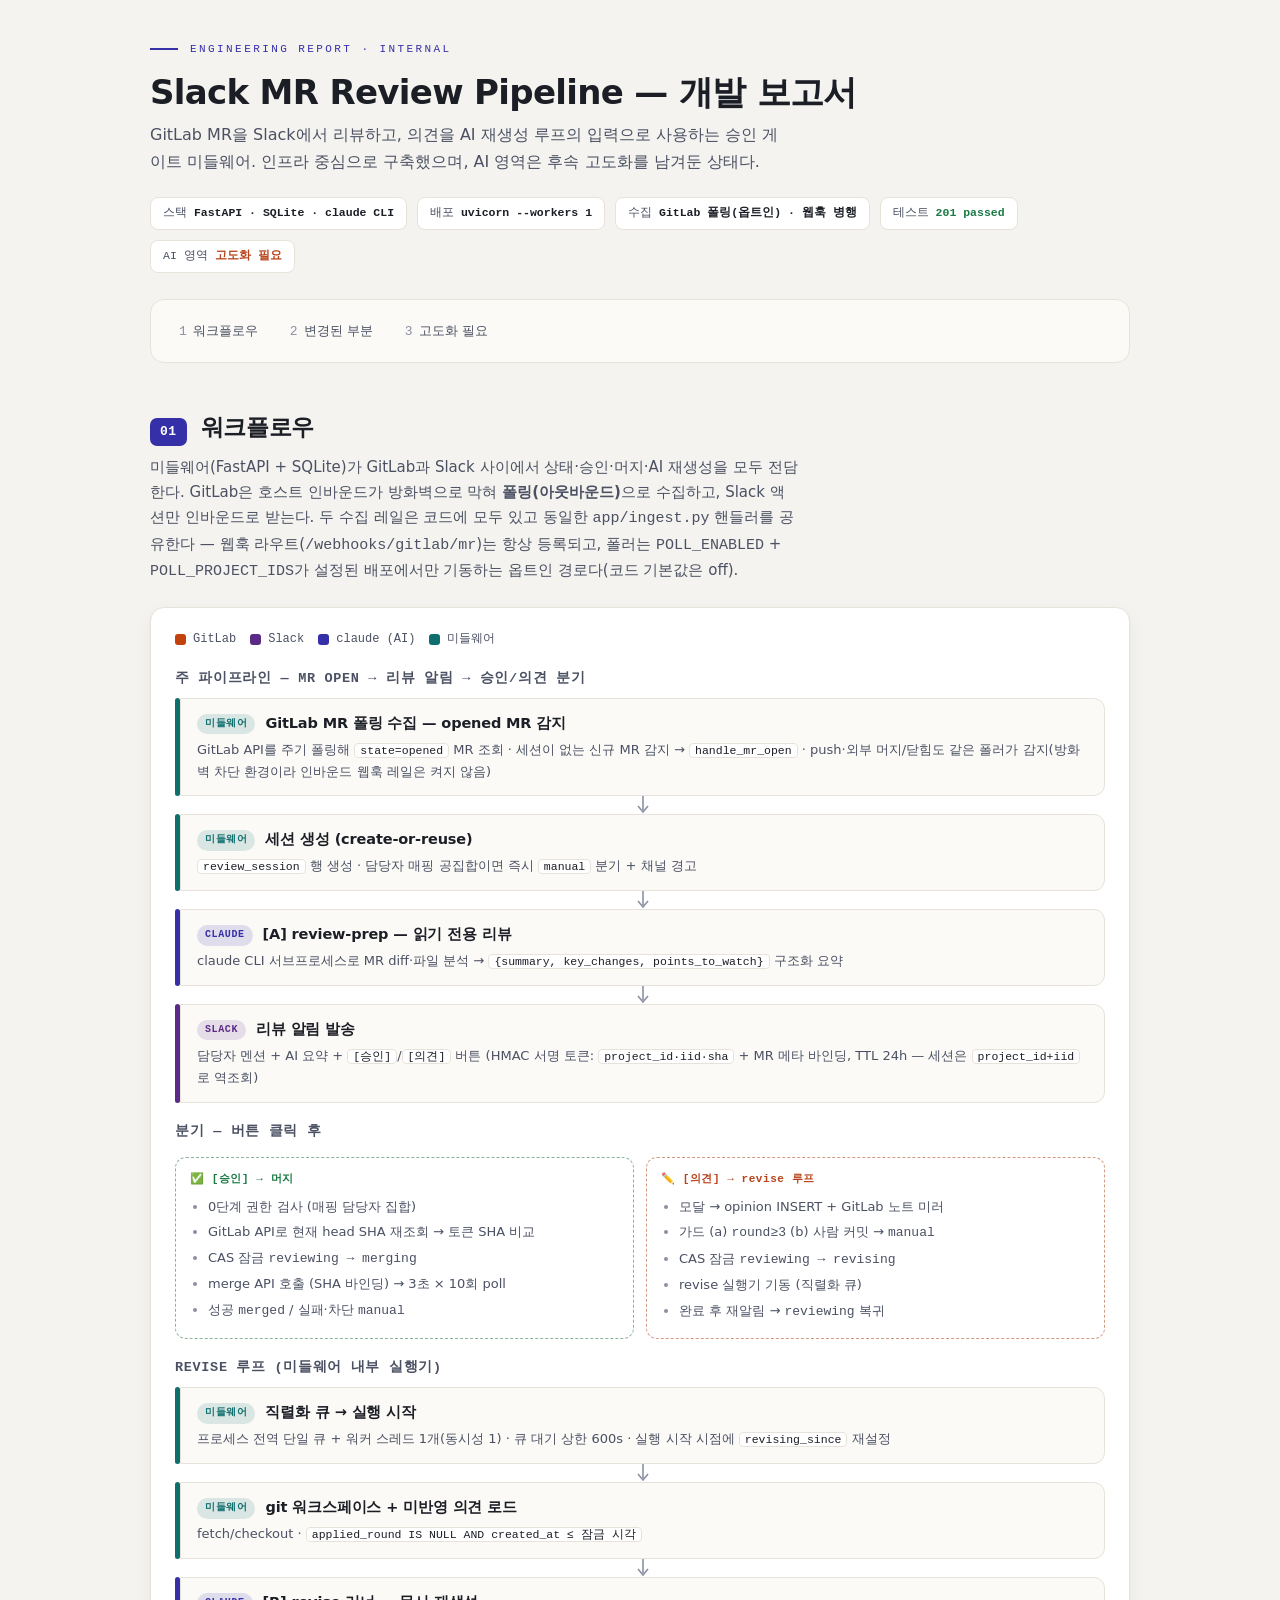
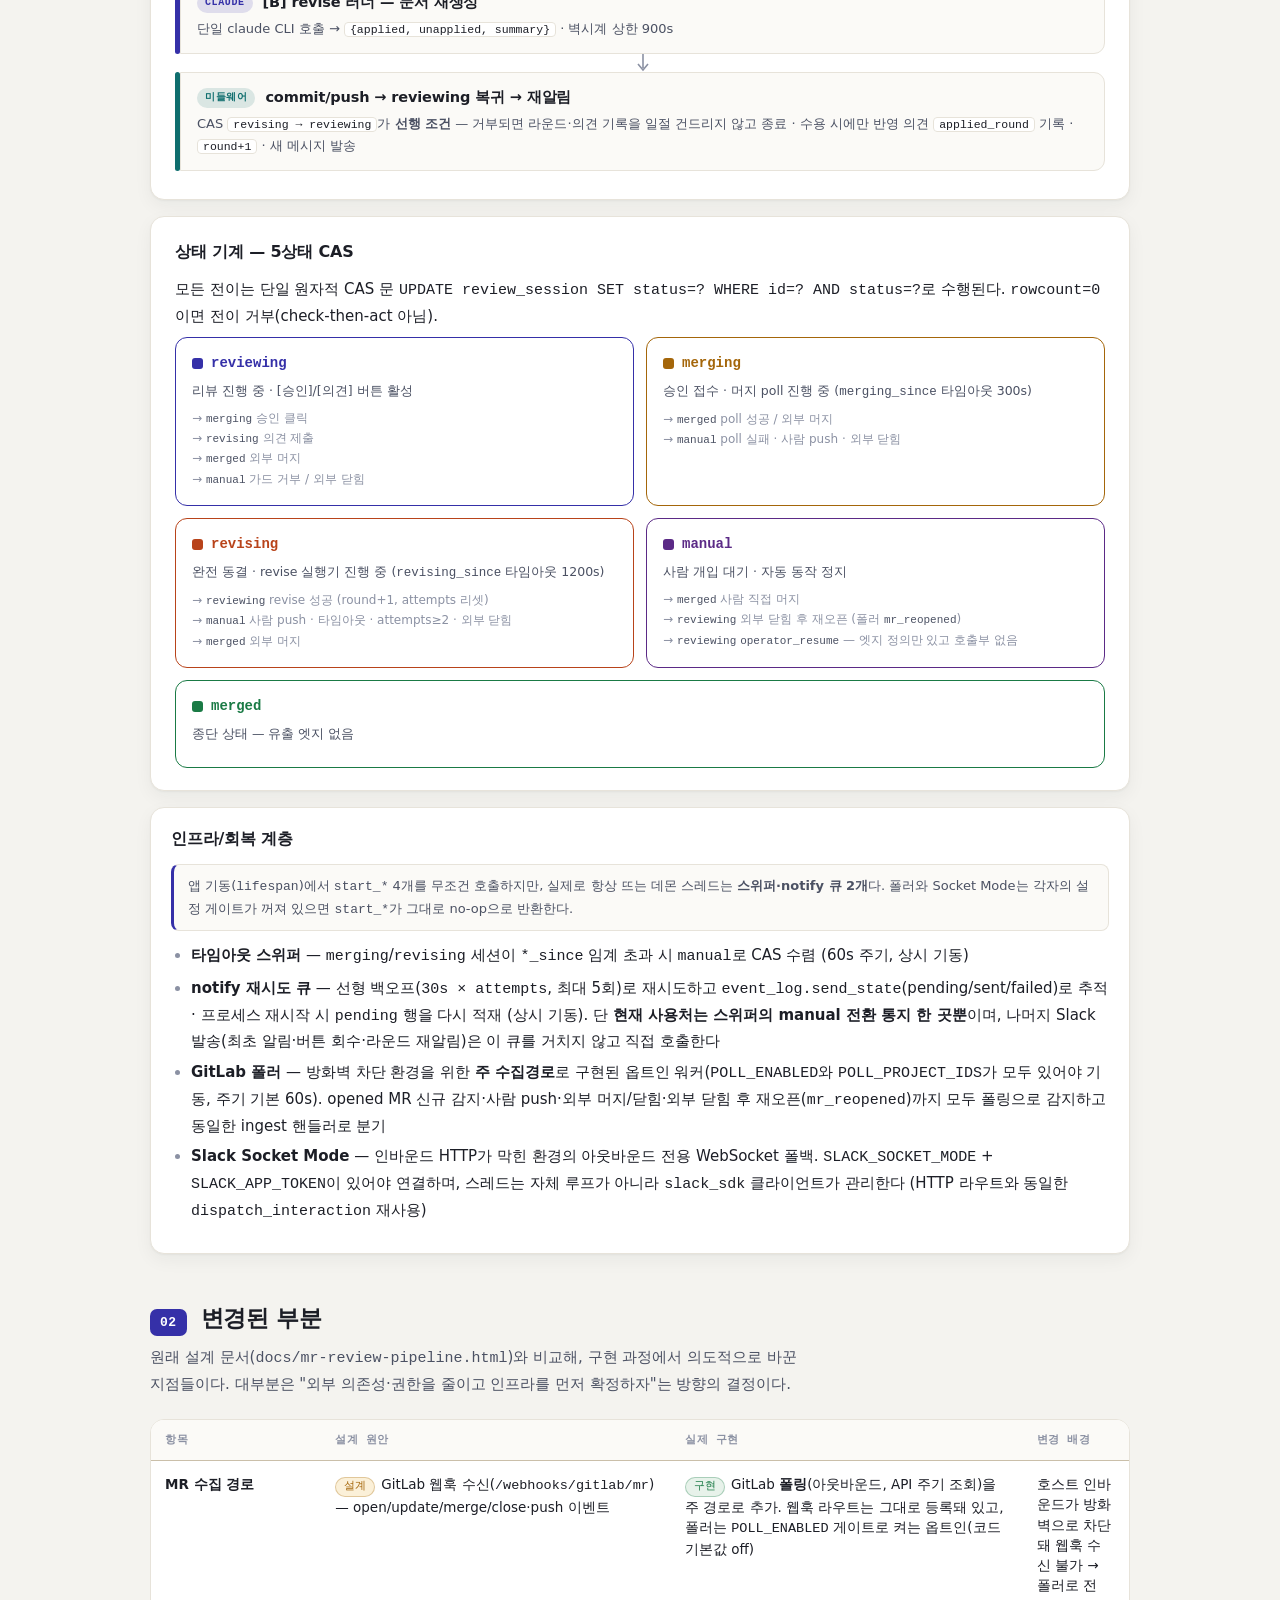
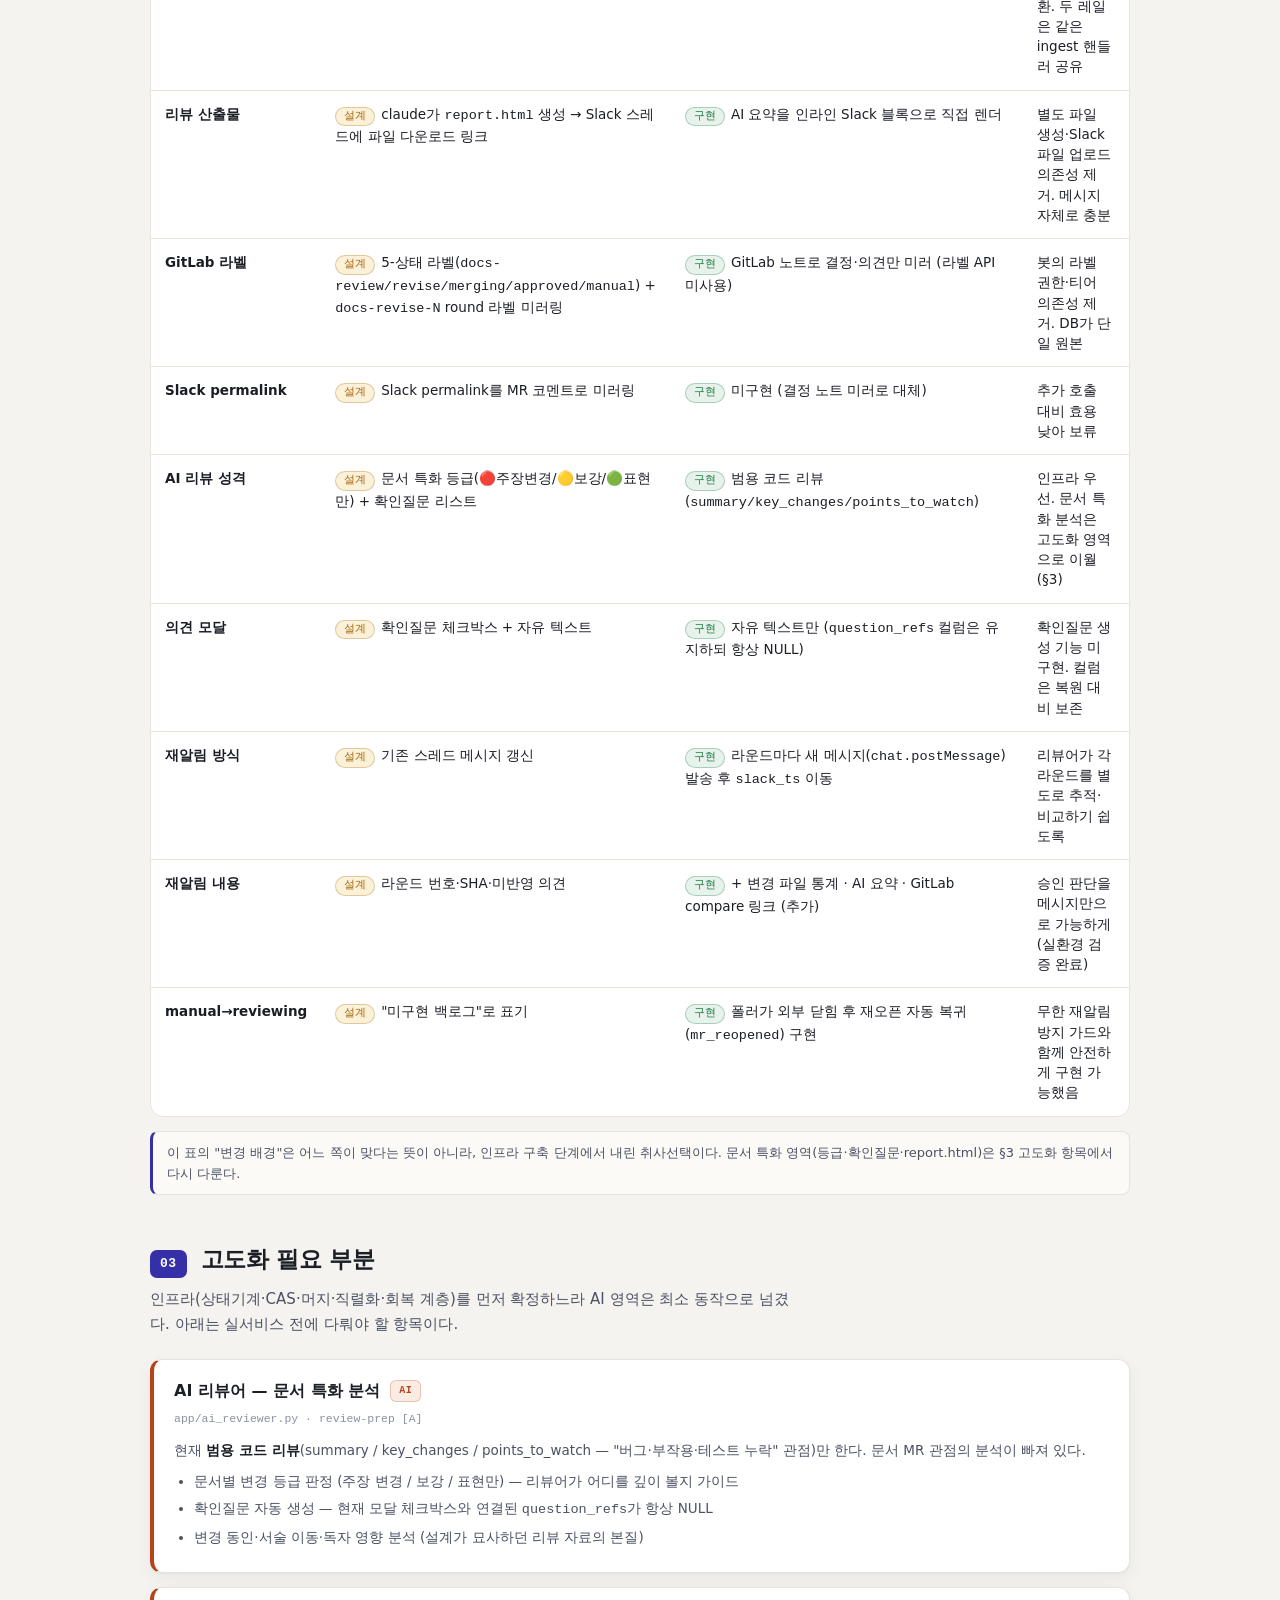
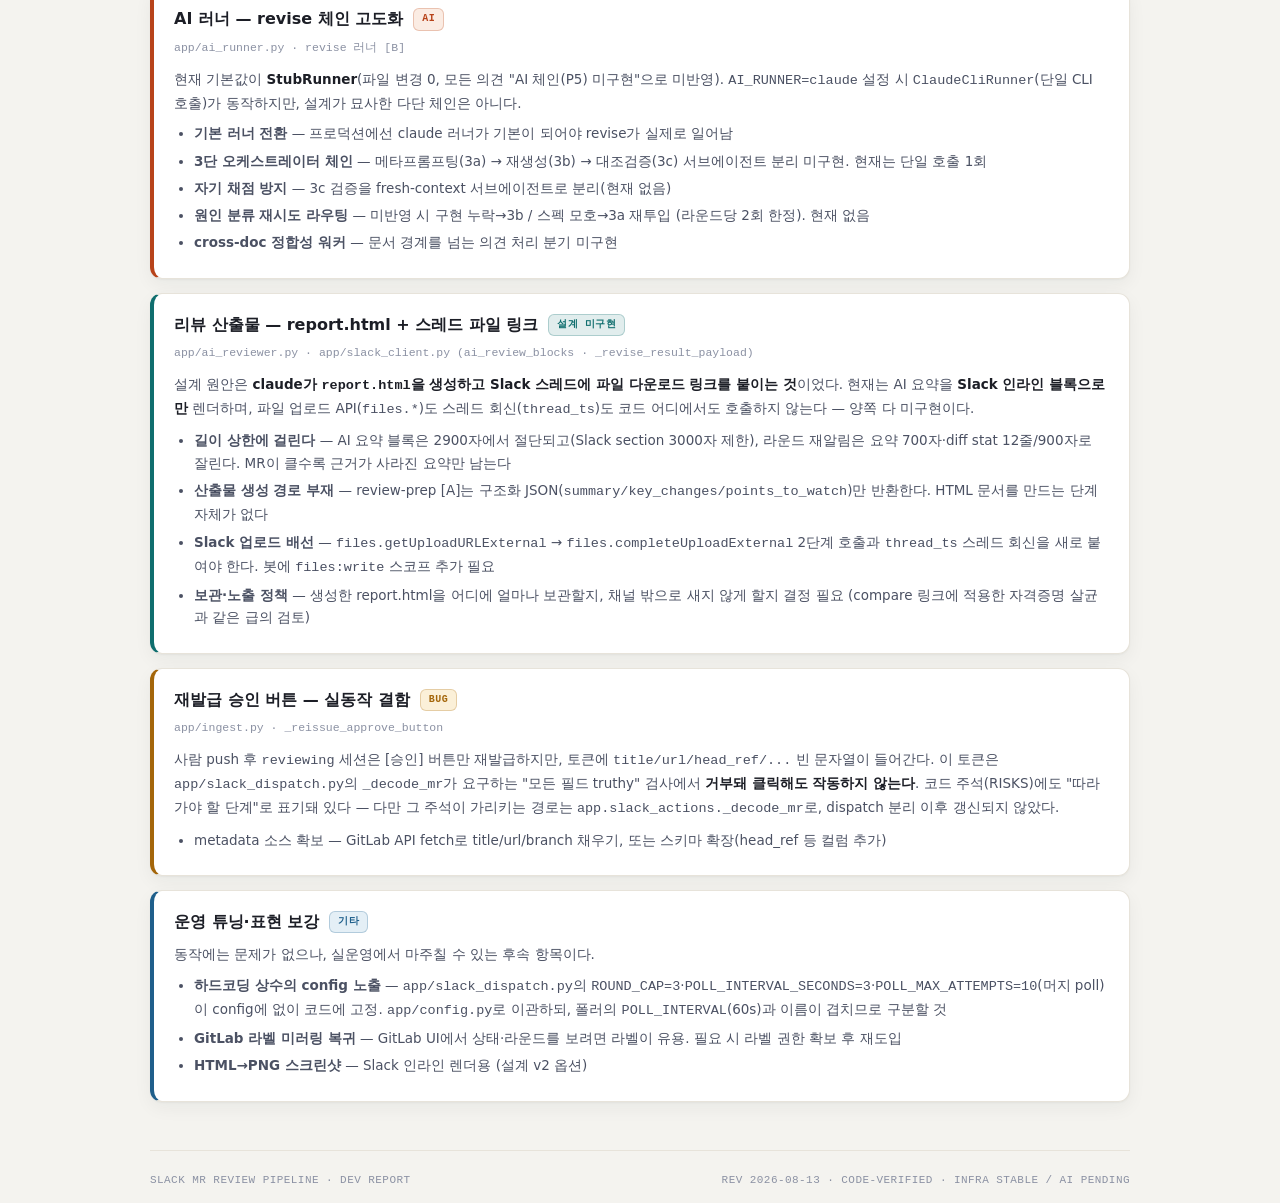
==== docs/dev-report.html @ 0f0d4054 "feat: GitLab MR 리뷰 파이프라인으로 전환 - GitHub 웹훅/클라이언트 제거, GitLab 웹훅+폴링 이중 수집 경로 도입 - AI 리뷰(Claude Code CLI" ====
<!DOCTYPE html>
<html lang="ko">
<head>
<meta charset="utf-8">
<meta name="viewport" content="width=device-width, initial-scale=1">
<title>개발 보고서 · Slack MR Review Pipeline</title>
<style>
:root{
  --bg:#f4f3ef; --surface:#fbfaf7; --panel:#ffffff;
  --ink:#1c1e26; --ink-2:#4b5163; --ink-3:#8b91a3;
  --line:#e7e3da; --line-2:#dcd7cb; --line-strong:#cabfa9;
  --primary:#3530a8; --primary-2:#4f46e5; --primary-soft:#ecebfb;
  --work:#b8431a; --work-soft:#fbece3;
  --ok:#1a7a45; --ok-soft:#e7f2ea;
  --warn:#a4660a; --warn-soft:#fbf0d8;
  --info:#1f5f8b; --info-soft:#e4eff6;
  --gitlab:#c2410c; --slack:#5b2a86; --ai:#3530a8; --mid:#0f6e6e;
  --mono:"SFMono-Regular",Consolas,"Cascadia Mono",ui-monospace,monospace;
  --sans:-apple-system,"Segoe UI","Malgun Gothic","Apple SD Gothic Neo",system-ui,sans-serif;
  --shadow:0 1px 2px rgba(28,30,38,.04), 0 6px 18px rgba(28,30,38,.05);
  --radius:14px;
}
@media (prefers-color-scheme: dark){
  :root{
    --bg:#101218; --surface:#171a22; --panel:#1d212c;
    --ink:#e8eaf1; --ink-2:#aeb4c4; --ink-3:#7a8194;
    --line:#2b3140; --line-2:#353c4d; --line-strong:#424b5f;
    --primary:#8b86f5; --primary-2:#9d99f7; --primary-soft:#24233f;
    --work:#e8865a; --work-soft:#3a2118;
    --ok:#5fd08a; --ok-soft:#15291f;
    --warn:#e0a93f; --warn-soft:#332713;
    --info:#6cb4e0; --info-soft:#13202c;
    --gitlab:#e8865a; --slack:#b894e0; --ai:#8b86f5; --mid:#48b3b3;
    --shadow:0 1px 2px rgba(0,0,0,.3), 0 8px 24px rgba(0,0,0,.32);
  }
}
*{box-sizing:border-box}
html{scroll-behavior:smooth}
body{
  margin:0; padding:40px 20px 80px;
  color:var(--ink); background:var(--bg);
  font:15px/1.65 var(--sans);
  -webkit-font-smoothing:antialiased;
}
.wrap{max-width:980px;margin:0 auto}
.mono{font-family:var(--mono);font-size:.92em}
.report-head{margin-bottom:36px}
.kicker{
  font-family:var(--mono);font-size:11px;letter-spacing:.22em;text-transform:uppercase;
  color:var(--primary);display:flex;align-items:center;gap:12px;margin-bottom:14px;
}
.kicker::before{content:"";width:28px;height:2px;background:var(--primary)}
.report-head h1{
  margin:0 0 10px; font-size:clamp(24px,4.4vw,34px); line-height:1.18;
  font-weight:800; letter-spacing:-.02em;
}
.report-head .sub{color:var(--ink-2);font-size:16px;margin:0 0 22px;max-width:62ch}
.meta-row{display:flex;flex-wrap:wrap;gap:10px}
.meta-row .m{
  font-family:var(--mono);font-size:11.5px;color:var(--ink-2);
  background:var(--panel);border:1px solid var(--line);border-radius:8px;padding:6px 12px;
}
.meta-row .m b{color:var(--ink);font-weight:700}
.meta-row .m.ok b{color:var(--ok)} .meta-row .m.work b{color:var(--work)}
.toc{
  display:flex;flex-wrap:wrap;gap:8px;margin:26px 0 4px;padding:14px 16px;
  background:var(--surface);border:1px solid var(--line);border-radius:var(--radius);
}
.toc a{
  font-size:13px;color:var(--ink-2);text-decoration:none;
  padding:5px 11px;border-radius:7px;border:1px solid transparent;transition:.12s;
}
.toc a:hover{color:var(--primary);background:var(--primary-soft);border-color:var(--primary-soft)}
.toc a .n{font-family:var(--mono);color:var(--ink-3);margin-right:6px}
section.report{margin-top:46px;scroll-margin-top:24px}
.sec-title{display:flex;align-items:baseline;gap:14px;margin-bottom:8px}
.sec-title .num{
  font-family:var(--mono);font-weight:700;font-size:13px;color:#fff;background:var(--primary);
  border-radius:7px;padding:3px 10px;letter-spacing:.04em;
}
.sec-title h2{margin:0;font-size:23px;font-weight:800;letter-spacing:-.015em}
.sec-lead{color:var(--ink-2);font-size:15px;margin:0 0 22px;max-width:68ch}
.card{
  background:var(--panel);border:1px solid var(--line);border-radius:var(--radius);
  box-shadow:var(--shadow);padding:22px 24px;margin-bottom:16px;
}
.card.tight{padding:18px 20px}
.card h3{margin:0 0 12px;font-size:16px;font-weight:700;letter-spacing:-.01em}
.card h4{margin:18px 0 8px;font-size:13.5px;font-weight:700;color:var(--ink-2);
  font-family:var(--mono);text-transform:uppercase;letter-spacing:.05em}
.card p{margin:8px 0}
.card ul,.card ol{margin:10px 0;padding-left:20px}
.card li{margin:6px 0}
.card li::marker{color:var(--ink-3)}
.lead-note{
  font-size:13px;color:var(--ink-2);background:var(--surface);
  border:1px solid var(--line);border-left:3px solid var(--primary);
  border-radius:8px;padding:10px 14px;margin:12px 0;
}
.legend{display:flex;flex-wrap:wrap;gap:14px;margin-bottom:18px}
.legend .lg{display:inline-flex;align-items:center;gap:7px;font-size:12px;color:var(--ink-2);font-family:var(--mono)}
.legend .dot{width:11px;height:11px;border-radius:3px}
.flow{position:relative;margin:6px 0}
.fnode{position:relative;display:flex;align-items:stretch;gap:0;margin-bottom:0}
.fnode .rail{width:5px;border-radius:5px;flex:0 0 5px}
.fnode.gitlab .rail{background:var(--gitlab)}
.fnode.slack .rail{background:var(--slack)}
.fnode.ai .rail{background:var(--ai)}
.fnode.mid .rail{background:var(--mid)}
.fnode .body{
  flex:1;background:var(--surface);border:1px solid var(--line);border-radius:0 11px 11px 0;
  padding:13px 16px;
}
.fnode .top{display:flex;align-items:center;gap:10px;flex-wrap:wrap}
.fnode .actor{
  font-family:var(--mono);font-size:10px;font-weight:700;letter-spacing:.06em;text-transform:uppercase;
  padding:2px 8px;border-radius:999px;
}
.fnode.gitlab .actor{color:var(--gitlab);background:color-mix(in srgb,var(--gitlab) 14%,transparent)}
.fnode.slack .actor{color:var(--slack);background:color-mix(in srgb,var(--slack) 14%,transparent)}
.fnode.ai .actor{color:var(--ai);background:color-mix(in srgb,var(--ai) 14%,transparent)}
.fnode.mid .actor{color:var(--mid);background:color-mix(in srgb,var(--mid) 14%,transparent)}
.fnode .tt{font-weight:700;font-size:14.5px;letter-spacing:-.01em}
.fnode .ss{font-size:13px;color:var(--ink-2);margin-top:3px}
.fnode .ss code{font-family:var(--mono);font-size:11.5px;background:var(--panel);border:1px solid var(--line);
  border-radius:4px;padding:0 5px;color:var(--ink)}
.fconn{display:flex;justify-content:center;margin:0 0 0 5px;height:18px;color:var(--ink-3)}
.fconn svg{display:block}
.branch{display:flex;gap:12px;margin:14px 0 0;flex-wrap:wrap}
.branch .lane{flex:1 1 280px;min-width:260px;border:1px dashed var(--line-strong);border-radius:11px;padding:12px 14px;background:var(--panel)}
.branch .lane .lab{font-family:var(--mono);font-size:11px;font-weight:700;letter-spacing:.05em;margin-bottom:8px}
.branch .lane.app{border-color:color-mix(in srgb,var(--ok) 45%,var(--line))}
.branch .lane.app .lab{color:var(--ok)}
.branch .lane.opi{border-color:color-mix(in srgb,var(--work) 45%,var(--line))}
.branch .lane.opi .lab{color:var(--work)}
.branch .lane ul{margin:6px 0 0;padding-left:18px;font-size:13px;color:var(--ink-2)}
.branch .lane li{margin:4px 0}
.sm{display:grid;grid-template-columns:repeat(2,1fr);gap:12px;margin-top:6px}
.state{border:1.5px solid var(--line-strong);border-radius:12px;padding:14px 16px;background:var(--panel)}
.state .sn{font-family:var(--mono);font-weight:700;font-size:14px;margin-bottom:6px;display:flex;align-items:center;gap:8px}
.state .sw{width:11px;height:11px;border-radius:3px}
.state .sd{font-size:12.5px;color:var(--ink-2);margin:4px 0 8px}
.state .edges{font-size:12px;color:var(--ink-3)}
.state .edges .e{display:block;margin:3px 0;line-height:1.4}
.state .edges code{font-family:var(--mono);font-size:11px;color:var(--ink-2)}
.state.reviewing{border-color:var(--ai)} .state.reviewing .sn{color:var(--ai)} .state.reviewing .sw{background:var(--ai)}
.state.merging{border-color:var(--warn)} .state.merging .sn{color:var(--warn)} .state.merging .sw{background:var(--warn)}
.state.revising{border-color:var(--work)} .state.revising .sn{color:var(--work)} .state.revising .sw{background:var(--work)}
.state.manual{border-color:var(--slack)} .state.manual .sn{color:var(--slack)} .state.manual .sw{background:var(--slack)}
.state.merged{border-color:var(--ok)} .state.merged .sn{color:var(--ok)} .state.merged .sw{background:var(--ok)}
.tbl-wrap{overflow-x:auto;border:1px solid var(--line);border-radius:var(--radius)}
table.r{width:100%;border-collapse:collapse;font-size:13.5px;background:var(--panel)}
table.r th{
  font-family:var(--mono);font-size:11px;text-transform:uppercase;letter-spacing:.06em;color:var(--ink-3);
  text-align:left;padding:11px 14px;border-bottom:1px solid var(--line-strong);background:var(--surface);white-space:nowrap;
}
table.r td{padding:13px 14px;border-bottom:1px solid var(--line);vertical-align:top;line-height:1.5}
table.r tr:last-child td{border-bottom:none}
table.r td.k{font-weight:700;white-space:nowrap;color:var(--ink);min-width:90px}
table.r td .pill{display:inline-block;font-family:var(--mono);font-size:10.5px;padding:1px 8px;border-radius:999px;margin-right:6px;white-space:nowrap}
table.r td .pill.orig{background:var(--warn-soft);color:var(--warn);border:1px solid color-mix(in srgb,var(--warn) 30%,transparent)}
table.r td .pill.now{background:var(--ok-soft);color:var(--ok);border:1px solid color-mix(in srgb,var(--ok) 30%,transparent)}
.work-grid{display:grid;grid-template-columns:1fr;gap:14px}
.wcard{
  border:1px solid var(--line);border-left:4px solid var(--work);border-radius:12px;
  background:var(--panel);padding:18px 20px;box-shadow:var(--shadow);
}
.wcard h3{display:flex;align-items:center;gap:10px;margin:0 0 6px;font-size:16px}
.wcard .tag{font-family:var(--mono);font-size:10px;font-weight:700;letter-spacing:.05em;
  color:var(--work);background:var(--work-soft);border:1px solid color-mix(in srgb,var(--work) 25%,transparent);
  padding:2px 8px;border-radius:6px}
.wcard .where{font-family:var(--mono);font-size:11.5px;color:var(--ink-3);margin-bottom:10px}
.wcard .now{color:var(--ink-2);font-size:13.5px;margin:8px 0}
.wcard .now b{color:var(--ink)}
.wcard ul{margin:6px 0;padding-left:20px}
.wcard li{margin:5px 0;color:var(--ink-2);font-size:13.5px}
.todo{list-style:none;padding:0;margin:0}
.todo li{display:flex;gap:12px;padding:14px 4px;border-bottom:1px dashed var(--line)}
.todo li:last-child{border-bottom:none}
.todo .box{flex:0 0 22px;width:22px;height:22px;border:1.8px solid var(--line-strong);border-radius:6px;margin-top:1px}
.todo .tx{flex:1}
.todo .tx .h{font-weight:700;font-size:14.5px;margin-bottom:3px}
.todo .tx .d{font-size:13px;color:var(--ink-2);line-height:1.55}
.todo .tx .d code{font-family:var(--mono);font-size:11.5px;background:var(--surface);border:1px solid var(--line);border-radius:4px;padding:0 5px}
.report-foot{margin-top:48px;padding-top:20px;border-top:1px solid var(--line);
  font-family:var(--mono);font-size:11px;color:var(--ink-3);letter-spacing:.04em;
  display:flex;justify-content:space-between;flex-wrap:wrap;gap:10px}
@media (max-width:720px){
  .sm{grid-template-columns:1fr}
  .sec-title h2{font-size:20px}
}
</style>
</head>
<body>
<div class="wrap">
<header class="report-head">
  <div class="kicker">Engineering Report · Internal</div>
  <h1>Slack MR Review Pipeline — 개발 보고서</h1>
  <p class="sub">GitLab MR을 Slack에서 리뷰하고, 의견을 AI 재생성 루프의 입력으로 사용하는 승인 게이트 미들웨어. 인프라 중심으로 구축했으며, AI 영역은 후속 고도화를 남겨둔 상태다.</p>
  <div class="meta-row">
   <span class="m">스택 <b>FastAPI · SQLite · claude CLI</b></span>
   <span class="m">배포 <b>uvicorn --workers 1</b></span>
    <span class="m">수집 <b>GitLab 폴링(옵트인) · 웹훅 병행</b></span>
   <span class="m ok">테스트 <b>201 passed</b></span>
    <span class="m work">AI 영역 <b>고도화 필요</b></span>
  </div>
  <nav class="toc">
    <a href="#wf"><span class="n">1</span>워크플로우</a>
    <a href="#ch"><span class="n">2</span>변경된 부분</a>
    <a href="#adv"><span class="n">3</span>고도화 필요</a>
  </nav>
</header>
<section class="report" id="wf">
  <div class="sec-title"><span class="num">01</span><h2>워크플로우</h2></div>
  <p class="sec-lead">미들웨어(FastAPI + SQLite)가 GitLab과 Slack 사이에서 상태·승인·머지·AI 재생성을 모두 전담한다. GitLab은 호스트 인바운드가 방화벽으로 막혀 <b>폴링(아웃바운드)</b>으로 수집하고, Slack 액션만 인바운드로 받는다. 두 수집 레일은 코드에 모두 있고 동일한 <code>app/ingest.py</code> 핸들러를 공유한다 — 웹훅 라우트(<code>/webhooks/gitlab/mr</code>)는 항상 등록되고, 폴러는 <code>POLL_ENABLED</code> + <code>POLL_PROJECT_IDS</code>가 설정된 배포에서만 기동하는 옵트인 경로다(코드 기본값은 off).</p>
  <div class="card">
    <div class="legend">
      <span class="lg"><span class="dot" style="background:var(--gitlab)"></span>GitLab</span>
      <span class="lg"><span class="dot" style="background:var(--slack)"></span>Slack</span>
      <span class="lg"><span class="dot" style="background:var(--ai)"></span>claude (AI)</span>
      <span class="lg"><span class="dot" style="background:var(--mid)"></span>미들웨어</span>
    </div>
    <h4>주 파이프라인 — MR open → 리뷰 알림 → 승인/의견 분기</h4>
    <div class="flow">
      <div class="fnode mid"><div class="rail"></div><div class="body">
        <div class="top"><span class="actor">미들웨어</span><span class="tt">GitLab MR 폴링 수집 — opened MR 감지</span></div>
        <div class="ss">GitLab API를 주기 폴링해 <code>state=opened</code> MR 조회 · 세션이 없는 신규 MR 감지 → <code>handle_mr_open</code> · push·외부 머지/닫힘도 같은 폴러가 감지(방화벽 차단 환경이라 인바운드 웹훅 레일은 켜지 않음)</div>
      </div></div>
      <div class="fconn"><svg width="14" height="18" viewBox="0 0 14 18"><path d="M7 0v14M2 10l5 6 5-6" stroke="currentColor" stroke-width="1.6" fill="none"/></svg></div>
      <div class="fnode mid"><div class="rail"></div><div class="body">
        <div class="top"><span class="actor">미들웨어</span><span class="tt">세션 생성 (create-or-reuse)</span></div>
        <div class="ss"><code>review_session</code> 행 생성 · 담당자 매핑 공집합이면 즉시 <code>manual</code> 분기 + 채널 경고</div>
      </div></div>
      <div class="fconn"><svg width="14" height="18" viewBox="0 0 14 18"><path d="M7 0v14M2 10l5 6 5-6" stroke="currentColor" stroke-width="1.6" fill="none"/></svg></div>
      <div class="fnode ai"><div class="rail"></div><div class="body">
        <div class="top"><span class="actor">claude</span><span class="tt">[A] review-prep — 읽기 전용 리뷰</span></div>
        <div class="ss">claude CLI 서브프로세스로 MR diff·파일 분석 → <code>{summary, key_changes, points_to_watch}</code> 구조화 요약</div>
      </div></div>
      <div class="fconn"><svg width="14" height="18" viewBox="0 0 14 18"><path d="M7 0v14M2 10l5 6 5-6" stroke="currentColor" stroke-width="1.6" fill="none"/></svg></div>
      <div class="fnode slack"><div class="rail"></div><div class="body">
        <div class="top"><span class="actor">Slack</span><span class="tt">리뷰 알림 발송</span></div>
        <div class="ss">담당자 멘션 + AI 요약 + <code>[승인]</code>/<code>[의견]</code> 버튼 (HMAC 서명 토큰: <code>project_id·iid·sha</code> + MR 메타 바인딩, TTL 24h — 세션은 <code>project_id+iid</code>로 역조회)</div>
      </div></div>
    </div>
    <h4>분기 — 버튼 클릭 후</h4>
    <div class="branch">
      <div class="lane app">
        <div class="lab">✅ [승인] → 머지</div>
        <ul>
          <li>0단계 권한 검사 (매핑 담당자 집합)</li>
          <li>GitLab API로 현재 head SHA 재조회 → 토큰 SHA 비교</li>
          <li>CAS 잠금 <code>reviewing → merging</code></li>
          <li>merge API 호출 (SHA 바인딩) → 3초 × 10회 poll</li>
          <li>성공 <code>merged</code> / 실패·차단 <code>manual</code></li>
        </ul>
      </div>
      <div class="lane opi">
        <div class="lab">✏️ [의견] → revise 루프</div>
        <ul>
          <li>모달 → opinion INSERT + GitLab 노트 미러</li>
          <li>가드 (a) <code>round≥3</code> (b) 사람 커밋 → <code>manual</code></li>
          <li>CAS 잠금 <code>reviewing → revising</code></li>
          <li>revise 실행기 기동 (직렬화 큐)</li>
          <li>완료 후 재알림 → <code>reviewing</code> 복귀</li>
        </ul>
      </div>
    </div>
    <h4>revise 루프 (미들웨어 내부 실행기)</h4>
    <div class="flow">
      <div class="fnode mid"><div class="rail"></div><div class="body">
        <div class="top"><span class="actor">미들웨어</span><span class="tt">직렬화 큐 → 실행 시작</span></div>
        <div class="ss">프로세스 전역 단일 큐 + 워커 스레드 1개(동시성 1) · 큐 대기 상한 600s · 실행 시작 시점에 <code>revising_since</code> 재설정</div>
      </div></div>
      <div class="fconn"><svg width="14" height="18" viewBox="0 0 14 18"><path d="M7 0v14M2 10l5 6 5-6" stroke="currentColor" stroke-width="1.6" fill="none"/></svg></div>
      <div class="fnode mid"><div class="rail"></div><div class="body">
        <div class="top"><span class="actor">미들웨어</span><span class="tt">git 워크스페이스 + 미반영 의견 로드</span></div>
        <div class="ss">fetch/checkout · <code>applied_round IS NULL AND created_at ≤ 잠금 시각</code></div>
      </div></div>
      <div class="fconn"><svg width="14" height="18" viewBox="0 0 14 18"><path d="M7 0v14M2 10l5 6 5-6" stroke="currentColor" stroke-width="1.6" fill="none"/></svg></div>
      <div class="fnode ai"><div class="rail"></div><div class="body">
        <div class="top"><span class="actor">claude</span><span class="tt">[B] revise 러너 — 문서 재생성</span></div>
        <div class="ss">단일 claude CLI 호출 → <code>{applied, unapplied, summary}</code> · 벽시계 상한 900s</div>
      </div></div>
      <div class="fconn"><svg width="14" height="18" viewBox="0 0 14 18"><path d="M7 0v14M2 10l5 6 5-6" stroke="currentColor" stroke-width="1.6" fill="none"/></svg></div>
      <div class="fnode mid"><div class="rail"></div><div class="body">
        <div class="top"><span class="actor">미들웨어</span><span class="tt">commit/push → reviewing 복귀 → 재알림</span></div>
        <div class="ss">CAS <code>revising → reviewing</code>가 <b>선행 조건</b> — 거부되면 라운드·의견 기록을 일절 건드리지 않고 종료 · 수용 시에만 반영 의견 <code>applied_round</code> 기록 · <code>round+1</code> · 새 메시지 발송</div>
      </div></div>
    </div>
  </div>
  <div class="card">
    <h3>상태 기계 — 5상태 CAS</h3>
    <p style="margin-top:0">모든 전이는 단일 원자적 CAS 문 <code>UPDATE review_session SET status=? WHERE id=? AND status=?</code>로 수행된다. <code>rowcount=0</code>이면 전이 거부(check-then-act 아님).</p>
    <div class="sm">
      <div class="state reviewing"><div class="sn"><span class="sw"></span>reviewing</div>
        <div class="sd">리뷰 진행 중 · [승인]/[의견] 버튼 활성</div>
        <div class="edges">
          <span class="e">→ <code>merging</code> 승인 클릭</span>
          <span class="e">→ <code>revising</code> 의견 제출</span>
          <span class="e">→ <code>merged</code> 외부 머지</span>
          <span class="e">→ <code>manual</code> 가드 거부 / 외부 닫힘</span>
        </div>
      </div>
      <div class="state merging"><div class="sn"><span class="sw"></span>merging</div>
        <div class="sd">승인 접수 · 머지 poll 진행 중 (<code>merging_since</code> 타임아웃 300s)</div>
        <div class="edges">
          <span class="e">→ <code>merged</code> poll 성공 / 외부 머지</span>
          <span class="e">→ <code>manual</code> poll 실패 · 사람 push · 외부 닫힘</span>
        </div>
      </div>
      <div class="state revising"><div class="sn"><span class="sw"></span>revising</div>
        <div class="sd">완전 동결 · revise 실행기 진행 중 (<code>revising_since</code> 타임아웃 1200s)</div>
        <div class="edges">
          <span class="e">→ <code>reviewing</code> revise 성공 (round+1, attempts 리셋)</span>
          <span class="e">→ <code>manual</code> 사람 push · 타임아웃 · attempts≥2 · 외부 닫힘</span>
          <span class="e">→ <code>merged</code> 외부 머지</span>
        </div>
      </div>
      <div class="state manual"><div class="sn"><span class="sw"></span>manual</div>
        <div class="sd">사람 개입 대기 · 자동 동작 정지</div>
        <div class="edges">
          <span class="e">→ <code>merged</code> 사람 직접 머지</span>
          <span class="e">→ <code>reviewing</code> 외부 닫힘 후 재오픈 (폴러 <code>mr_reopened</code>)</span>
          <span class="e">→ <code>reviewing</code> <code>operator_resume</code> — 엣지 정의만 있고 호출부 없음</span>
        </div>
      </div>
      <div class="state merged" style="grid-column:1/-1"><div class="sn"><span class="sw"></span>merged</div>
        <div class="sd">종단 상태 — 유출 엣지 없음</div>
      </div>
    </div>
  </div>
  <div class="card tight">
    <h3>인프라/회복 계층</h3>
    <div class="lead-note">앱 기동(<code>lifespan</code>)에서 <code>start_*</code> 4개를 무조건 호출하지만, 실제로 항상 뜨는 데몬 스레드는 <b>스위퍼·notify 큐 2개</b>다. 폴러와 Socket Mode는 각자의 설정 게이트가 꺼져 있으면 <code>start_*</code>가 그대로 no-op으로 반환한다.</div>
    <ul>
      <li><b>타임아웃 스위퍼</b> — <code>merging</code>/<code>revising</code> 세션이 <code>*_since</code> 임계 초과 시 <code>manual</code>로 CAS 수렴 (60s 주기, 상시 기동)</li>
      <li><b>notify 재시도 큐</b> — 선형 백오프(<code>30s × attempts</code>, 최대 5회)로 재시도하고 <code>event_log.send_state</code>(pending/sent/failed)로 추적 · 프로세스 재시작 시 <code>pending</code> 행을 다시 적재 (상시 기동). 단 <b>현재 사용처는 스위퍼의 manual 전환 통지 한 곳뿐</b>이며, 나머지 Slack 발송(최초 알림·버튼 회수·라운드 재알림)은 이 큐를 거치지 않고 직접 호출한다</li>
      <li><b>GitLab 폴러</b> — 방화벽 차단 환경을 위한 <b>주 수집경로</b>로 구현된 옵트인 워커(<code>POLL_ENABLED</code>와 <code>POLL_PROJECT_IDS</code>가 모두 있어야 기동, 주기 기본 60s). opened MR 신규 감지·사람 push·외부 머지/닫힘·외부 닫힘 후 재오픈(<code>mr_reopened</code>)까지 모두 폴링으로 감지하고 동일한 ingest 핸들러로 분기</li>
      <li><b>Slack Socket Mode</b> — 인바운드 HTTP가 막힌 환경의 아웃바운드 전용 WebSocket 폴백. <code>SLACK_SOCKET_MODE</code> + <code>SLACK_APP_TOKEN</code>이 있어야 연결하며, 스레드는 자체 루프가 아니라 <code>slack_sdk</code> 클라이언트가 관리한다 (HTTP 라우트와 동일한 <code>dispatch_interaction</code> 재사용)</li>
    </ul>
  </div>
</section>
<section class="report" id="ch">
  <div class="sec-title"><span class="num">02</span><h2>변경된 부분</h2></div>
  <p class="sec-lead">원래 설계 문서(<code>docs/mr-review-pipeline.html</code>)와 비교해, 구현 과정에서 의도적으로 바꾼 지점들이다. 대부분은 "외부 의존성·권한을 줄이고 인프라를 먼저 확정하자"는 방향의 결정이다.</p>
  <div class="tbl-wrap">
  <table class="r">
    <thead><tr><th>항목</th><th>설계 원안</th><th>실제 구현</th><th>변경 배경</th></tr></thead>
    <tbody>
      <tr>
        <td class="k">MR 수집 경로</td>
        <td><span class="pill orig">설계</span>GitLab 웹훅 수신(<code>/webhooks/gitlab/mr</code>) — open/update/merge/close·push 이벤트</td>
        <td><span class="pill now">구현</span>GitLab <b>폴링</b>(아웃바운드, API 주기 조회)을 주 경로로 추가. 웹훅 라우트는 그대로 등록돼 있고, 폴러는 <code>POLL_ENABLED</code> 게이트로 켜는 옵트인(코드 기본값 off)</td>
        <td>호스트 인바운드가 방화벽으로 차단돼 웹훅 수신 불가 → 폴러로 전환. 두 레일은 같은 ingest 핸들러 공유</td>
      </tr>
      <tr>
        <td class="k">리뷰 산출물</td>
        <td><span class="pill orig">설계</span>claude가 <code>report.html</code> 생성 → Slack 스레드에 파일 다운로드 링크</td>
        <td><span class="pill now">구현</span>AI 요약을 인라인 Slack 블록으로 직접 렌더</td>
        <td>별도 파일 생성·Slack 파일 업로드 의존성 제거. 메시지 자체로 충분</td>
      </tr>
      <tr>
        <td class="k">GitLab 라벨</td>
        <td><span class="pill orig">설계</span>5-상태 라벨(<code>docs-review/revise/merging/approved/manual</code>) + <code>docs-revise-N</code> round 라벨 미러링</td>
        <td><span class="pill now">구현</span>GitLab 노트로 결정·의견만 미러 (라벨 API 미사용)</td>
        <td>봇의 라벨 권한·티어 의존성 제거. DB가 단일 원본</td>
      </tr>
      <tr>
        <td class="k">Slack permalink</td>
        <td><span class="pill orig">설계</span>Slack permalink를 MR 코멘트로 미러링</td>
        <td><span class="pill now">구현</span>미구현 (결정 노트 미러로 대체)</td>
        <td>추가 호출 대비 효용 낮아 보류</td>
      </tr>
      <tr>
        <td class="k">AI 리뷰 성격</td>
        <td><span class="pill orig">설계</span>문서 특화 등급(🔴주장변경/🟡보강/🟢표현만) + 확인질문 리스트</td>
        <td><span class="pill now">구현</span>범용 코드 리뷰(<code>summary/key_changes/points_to_watch</code>)</td>
        <td>인프라 우선. 문서 특화 분석은 고도화 영역으로 이월(§3)</td>
      </tr>
      <tr>
        <td class="k">의견 모달</td>
        <td><span class="pill orig">설계</span>확인질문 체크박스 + 자유 텍스트</td>
        <td><span class="pill now">구현</span>자유 텍스트만 (<code>question_refs</code> 컬럼은 유지하되 항상 NULL)</td>
        <td>확인질문 생성 기능 미구현. 컬럼은 복원 대비 보존</td>
      </tr>
      <tr>
        <td class="k">재알림 방식</td>
        <td><span class="pill orig">설계</span>기존 스레드 메시지 갱신</td>
        <td><span class="pill now">구현</span>라운드마다 새 메시지(<code>chat.postMessage</code>) 발송 후 <code>slack_ts</code> 이동</td>
        <td>리뷰어가 각 라운드를 별도로 추적·비교하기 쉽도록</td>
      </tr>
      <tr>
        <td class="k">재알림 내용</td>
        <td><span class="pill orig">설계</span>라운드 번호·SHA·미반영 의견</td>
        <td><span class="pill now">구현</span>+ 변경 파일 통계 · AI 요약 · GitLab compare 링크 (추가)</td>
        <td>승인 판단을 메시지만으로 가능하게 (실환경 검증 완료)</td>
      </tr>
      <tr>
        <td class="k">manual→reviewing</td>
        <td><span class="pill orig">설계</span>"미구현 백로그"로 표기</td>
        <td><span class="pill now">구현</span>폴러가 외부 닫힘 후 재오픈 자동 복귀(<code>mr_reopened</code>) 구현</td>
        <td>무한 재알림 방지 가드와 함께 안전하게 구현 가능했음</td>
      </tr>
    </tbody>
  </table>
  </div>
  <div class="lead-note" style="margin-top:14px">이 표의 "변경 배경"은 어느 쪽이 맞다는 뜻이 아니라, 인프라 구축 단계에서 내린 취사선택이다. 문서 특화 영역(등급·확인질문·report.html)은 §3 고도화 항목에서 다시 다룬다.</div>
</section>
<section class="report" id="adv">
  <div class="sec-title"><span class="num">03</span><h2>고도화 필요 부분</h2></div>
  <p class="sec-lead">인프라(상태기계·CAS·머지·직렬화·회복 계층)를 먼저 확정하느라 AI 영역은 최소 동작으로 넘겼다. 아래는 실서비스 전에 다뤄야 할 항목이다.</p>
  <div class="work-grid">
    <div class="wcard">
      <h3>AI 리뷰어 — 문서 특화 분석 <span class="tag">AI</span></h3>
      <div class="where">app/ai_reviewer.py · review-prep [A]</div>
      <p class="now">현재 <b>범용 코드 리뷰</b>(summary / key_changes / points_to_watch — "버그·부작용·테스트 누락" 관점)만 한다. 문서 MR 관점의 분석이 빠져 있다.</p>
      <ul>
        <li>문서별 변경 등급 판정 (주장 변경 / 보강 / 표현만) — 리뷰어가 어디를 깊이 볼지 가이드</li>
        <li>확인질문 자동 생성 — 현재 모달 체크박스와 연결된 <code>question_refs</code>가 항상 NULL</li>
        <li>변경 동인·서술 이동·독자 영향 분석 (설계가 묘사하던 리뷰 자료의 본질)</li>
      </ul>
    </div>
    <div class="wcard">
      <h3>AI 러너 — revise 체인 고도화 <span class="tag">AI</span></h3>
      <div class="where">app/ai_runner.py · revise 러너 [B]</div>
      <p class="now">현재 기본값이 <b>StubRunner</b>(파일 변경 0, 모든 의견 "AI 체인(P5) 미구현"으로 미반영). <code>AI_RUNNER=claude</code> 설정 시 <code>ClaudeCliRunner</code>(단일 CLI 호출)가 동작하지만, 설계가 묘사한 다단 체인은 아니다.</p>
      <ul>
        <li><b>기본 러너 전환</b> — 프로덕션에선 claude 러너가 기본이 되어야 revise가 실제로 일어남</li>
        <li><b>3단 오케스트레이터 체인</b> — 메타프롬프팅(3a) → 재생성(3b) → 대조검증(3c) 서브에이전트 분리 미구현. 현재는 단일 호출 1회</li>
        <li><b>자기 채점 방지</b> — 3c 검증을 fresh-context 서브에이전트로 분리(현재 없음)</li>
        <li><b>원인 분류 재시도 라우팅</b> — 미반영 시 구현 누락→3b / 스펙 모호→3a 재투입 (라운드당 2회 한정). 현재 없음</li>
        <li><b>cross-doc 정합성 워커</b> — 문서 경계를 넘는 의견 처리 분기 미구현</li>
      </ul>
    </div>
    <div class="wcard" style="border-left-color:var(--mid)">
      <h3>리뷰 산출물 — report.html + 스레드 파일 링크 <span class="tag" style="color:var(--mid);background:color-mix(in srgb,var(--mid) 12%,transparent);border-color:color-mix(in srgb,var(--mid) 25%,transparent)">설계 미구현</span></h3>
      <div class="where">app/ai_reviewer.py · app/slack_client.py (ai_review_blocks · _revise_result_payload)</div>
      <p class="now">설계 원안은 <b>claude가 <code>report.html</code>을 생성하고 Slack 스레드에 파일 다운로드 링크를 붙이는 것</b>이었다. 현재는 AI 요약을 <b>Slack 인라인 블록으로만</b> 렌더하며, 파일 업로드 API(<code>files.*</code>)도 스레드 회신(<code>thread_ts</code>)도 코드 어디에서도 호출하지 않는다 — 양쪽 다 미구현이다.</p>
      <ul>
        <li><b>길이 상한에 걸린다</b> — AI 요약 블록은 2900자에서 절단되고(Slack section 3000자 제한), 라운드 재알림은 요약 700자·diff stat 12줄/900자로 잘린다. MR이 클수록 근거가 사라진 요약만 남는다</li>
        <li><b>산출물 생성 경로 부재</b> — review-prep [A]는 구조화 JSON(<code>summary/key_changes/points_to_watch</code>)만 반환한다. HTML 문서를 만드는 단계 자체가 없다</li>
        <li><b>Slack 업로드 배선</b> — <code>files.getUploadURLExternal</code> → <code>files.completeUploadExternal</code> 2단계 호출과 <code>thread_ts</code> 스레드 회신을 새로 붙여야 한다. 봇에 <code>files:write</code> 스코프 추가 필요</li>
        <li><b>보관·노출 정책</b> — 생성한 report.html을 어디에 얼마나 보관할지, 채널 밖으로 새지 않게 할지 결정 필요 (compare 링크에 적용한 자격증명 살균과 같은 급의 검토)</li>
      </ul>
    </div>
    <div class="wcard" style="border-left-color:var(--warn)">
      <h3>재발급 승인 버튼 — 실동작 결함 <span class="tag" style="color:var(--warn);background:var(--warn-soft);border-color:color-mix(in srgb,var(--warn) 25%,transparent)">BUG</span></h3>
      <div class="where">app/ingest.py · _reissue_approve_button</div>
      <p class="now">사람 push 후 <code>reviewing</code> 세션은 [승인] 버튼만 재발급하지만, 토큰에 <code>title/url/head_ref/...</code> 빈 문자열이 들어간다. 이 토큰은 <code>app/slack_dispatch.py</code>의 <code>_decode_mr</code>가 요구하는 "모든 필드 truthy" 검사에서 <b>거부돼 클릭해도 작동하지 않는다</b>. 코드 주석(RISKS)에도 "따라가야 할 단계"로 표기돼 있다 — 다만 그 주석이 가리키는 경로는 <code>app.slack_actions._decode_mr</code>로, dispatch 분리 이후 갱신되지 않았다.</p>
      <ul>
        <li>metadata 소스 확보 — GitLab API fetch로 title/url/branch 채우기, 또는 스키마 확장(head_ref 등 컬럼 추가)</li>
      </ul>
    </div>
    <div class="wcard" style="border-left-color:var(--info)">
      <h3>운영 튜닝·표현 보강 <span class="tag" style="color:var(--info);background:var(--info-soft);border-color:color-mix(in srgb,var(--info) 25%,transparent)">기타</span></h3>
      <p class="now">동작에는 문제가 없으나, 실운영에서 마주칠 수 있는 후속 항목이다.</p>
      <ul>
        <li><b>하드코딩 상수의 config 노출</b> — <code>app/slack_dispatch.py</code>의 <code>ROUND_CAP=3</code>·<code>POLL_INTERVAL_SECONDS=3</code>·<code>POLL_MAX_ATTEMPTS=10</code>(머지 poll)이 config에 없이 코드에 고정. <code>app/config.py</code>로 이관하되, 폴러의 <code>POLL_INTERVAL</code>(60s)과 이름이 겹치므로 구분할 것</li>
        <li><b>GitLab 라벨 미러링 복귀</b> — GitLab UI에서 상태·라운드를 보려면 라벨이 유용. 필요 시 라벨 권한 확보 후 재도입</li>
        <li><b>HTML→PNG 스크린샷</b> — Slack 인라인 렌더용 (설계 v2 옵션)</li>
      </ul>
    </div>
  </div>
</section>
<footer class="report-foot">
  <span>SLACK MR REVIEW PIPELINE · DEV REPORT</span>
  <span>REV 2026-08-13 · CODE-VERIFIED · INFRA STABLE / AI PENDING</span>
</footer>
</div>
</body>
</html>
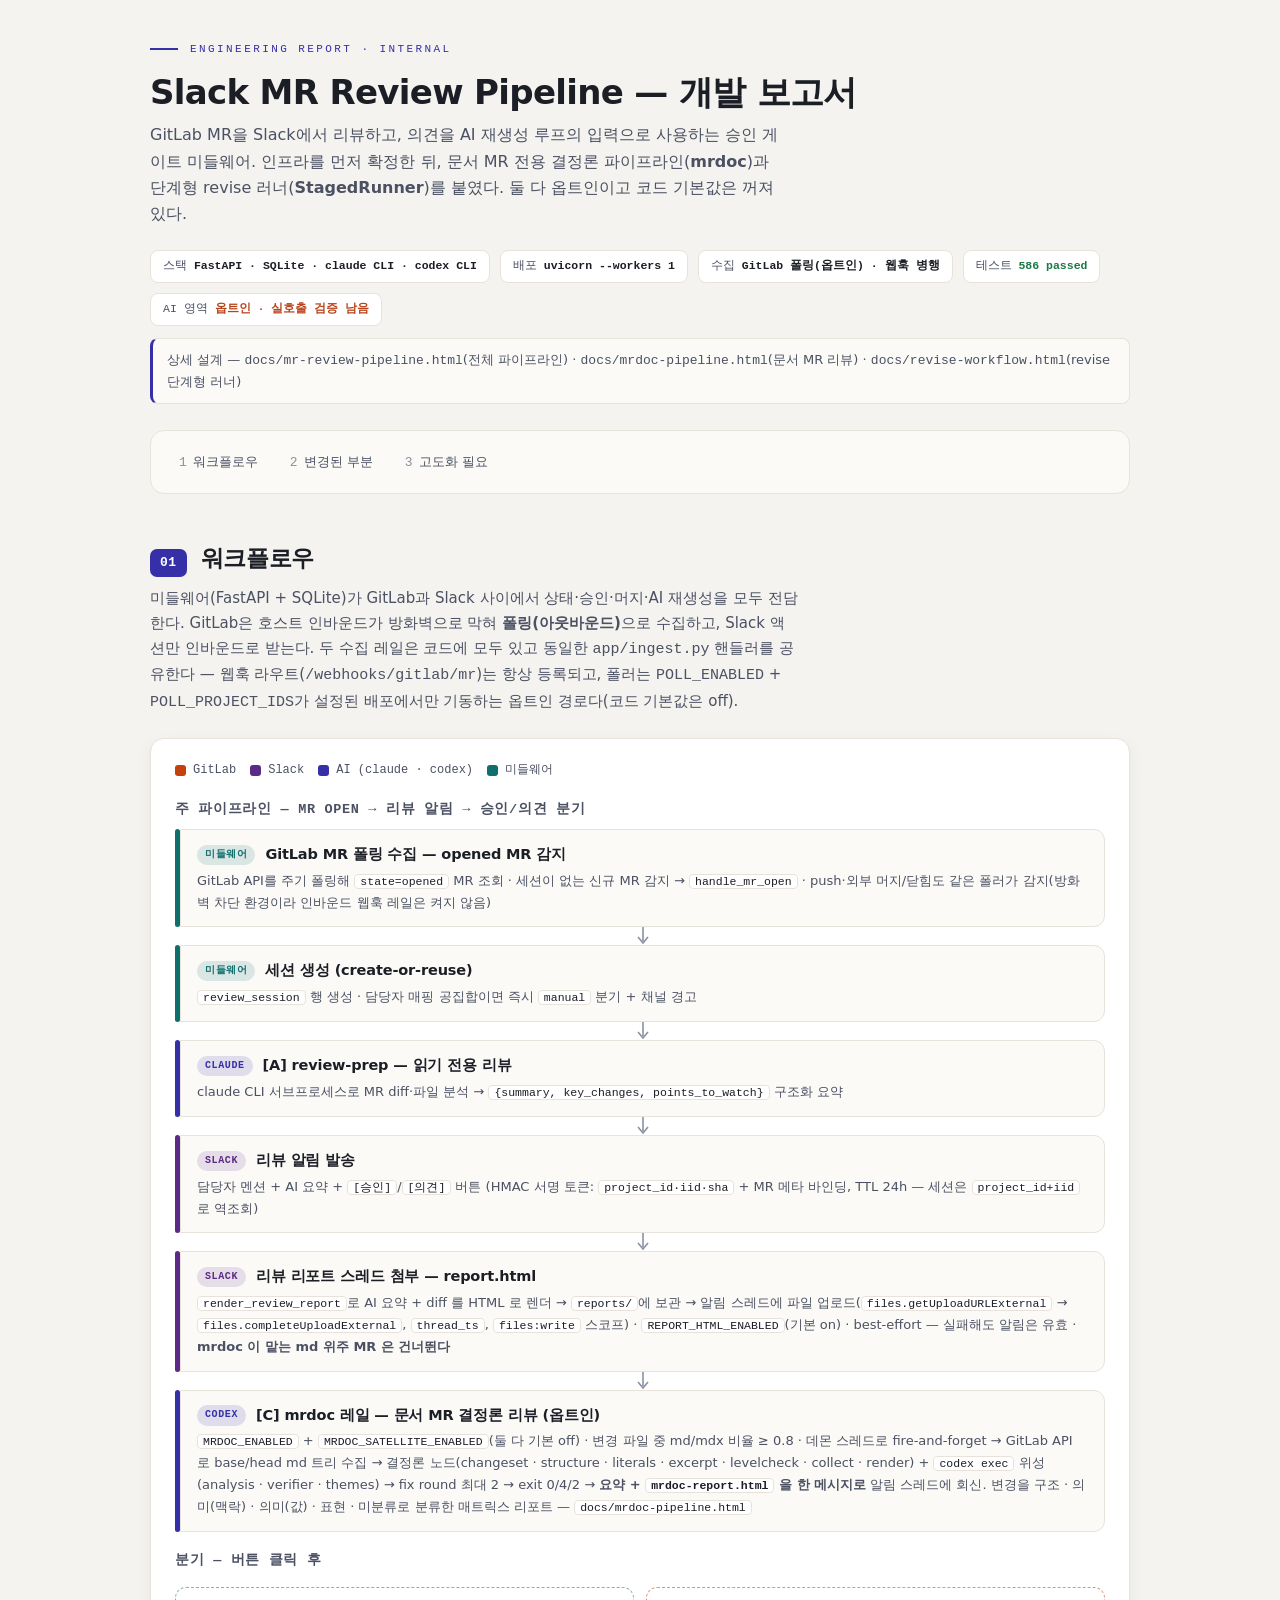
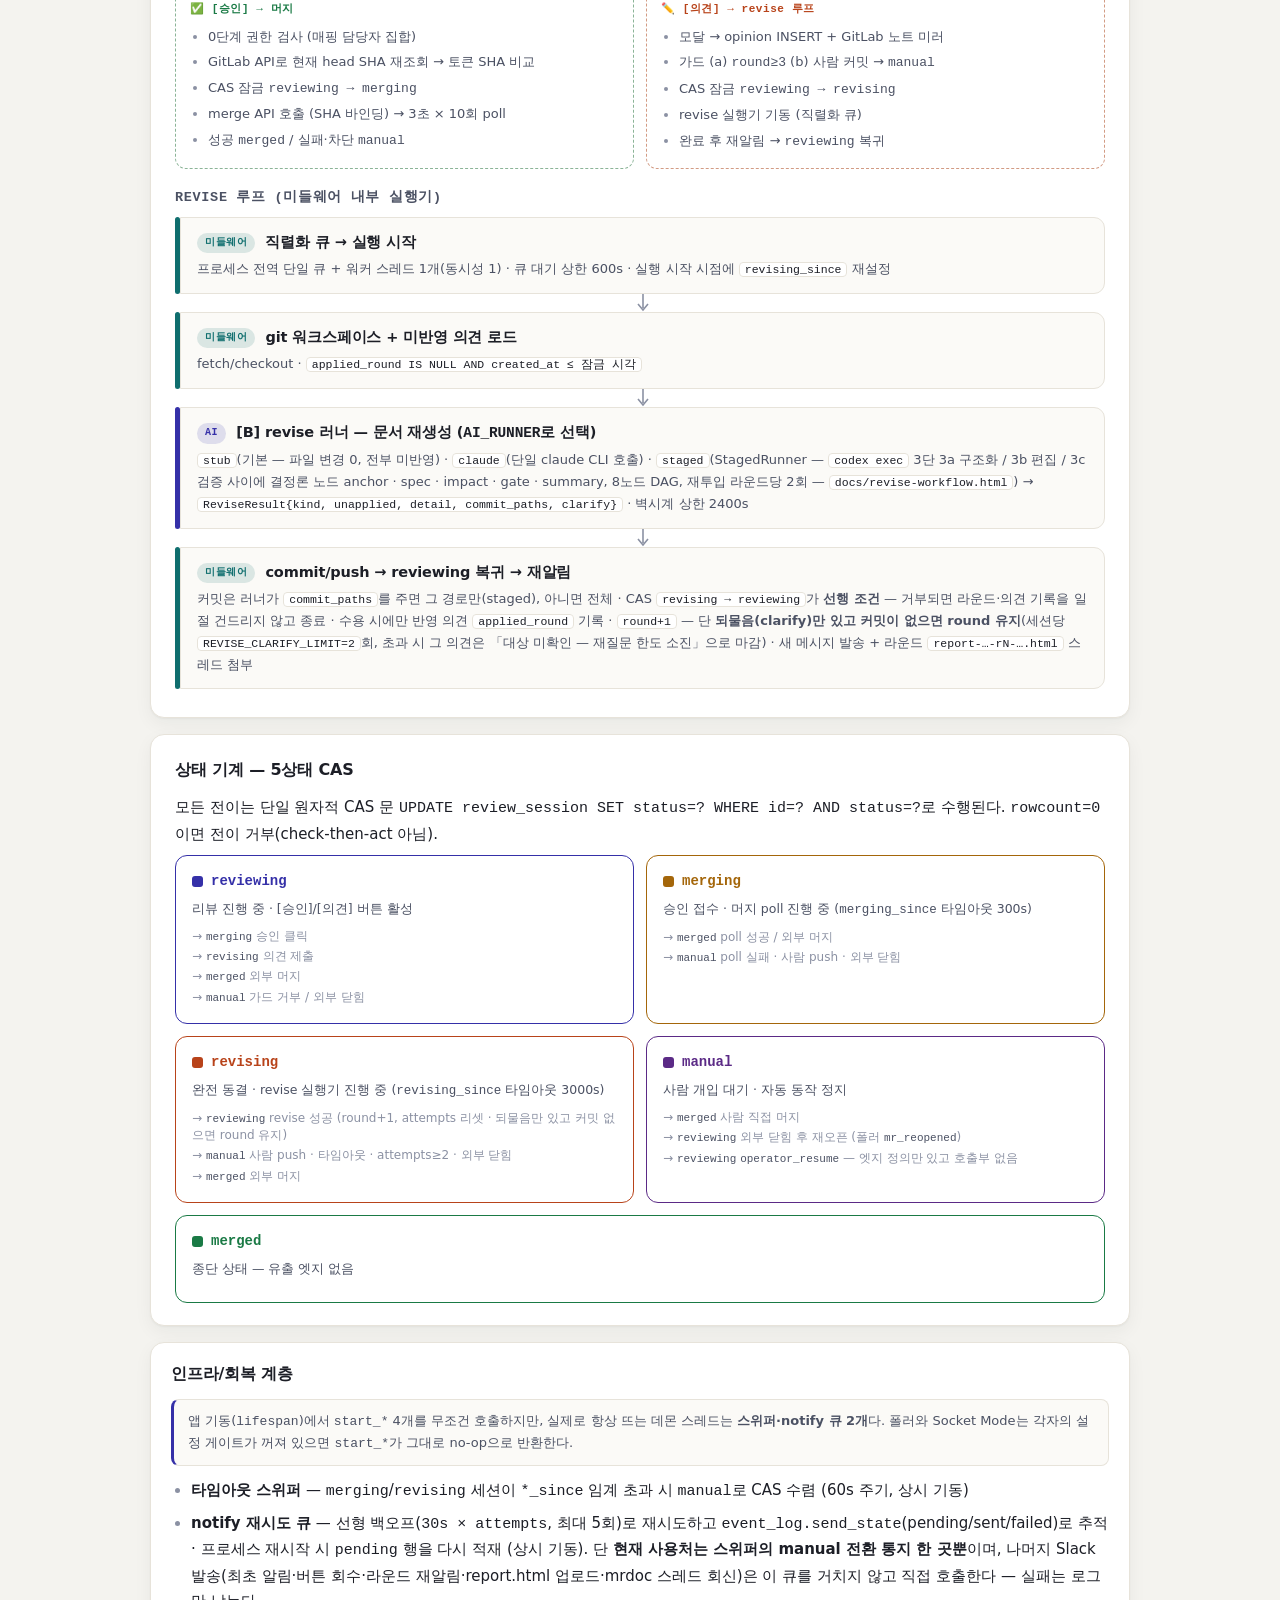
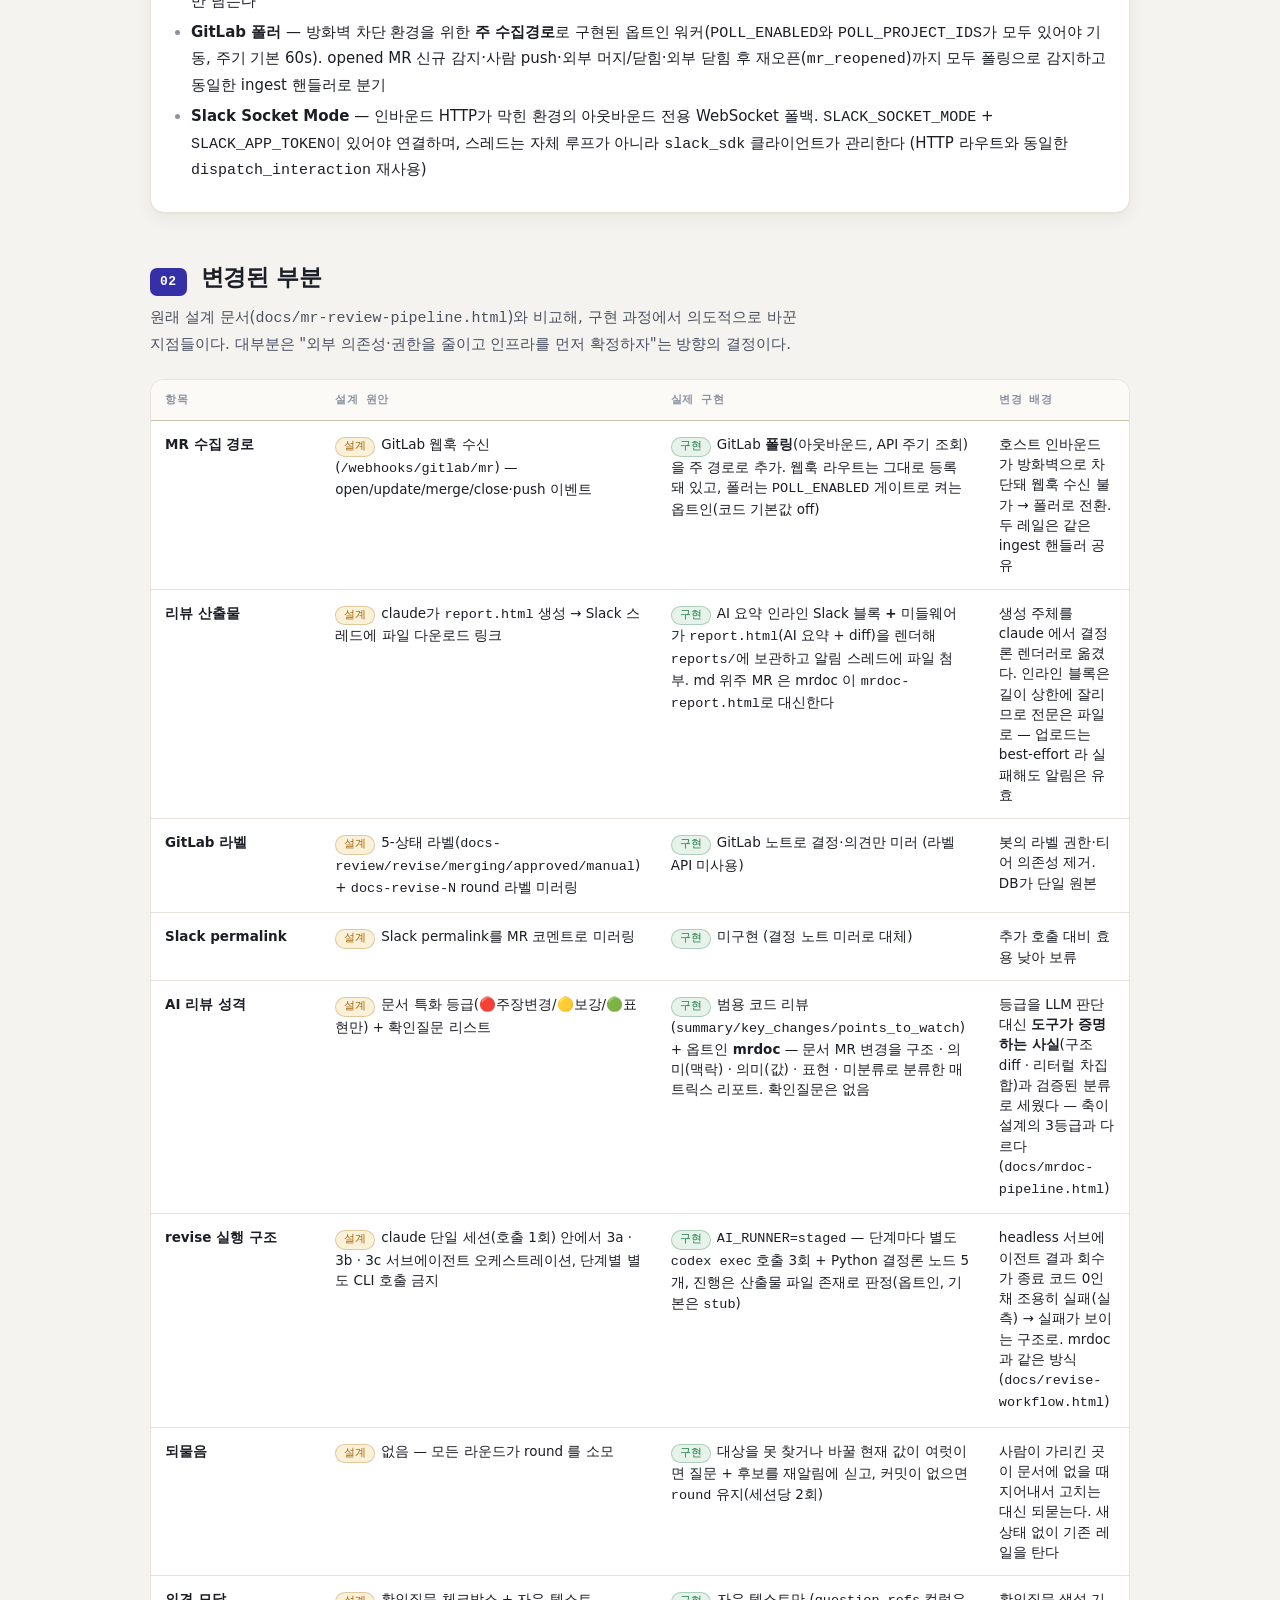
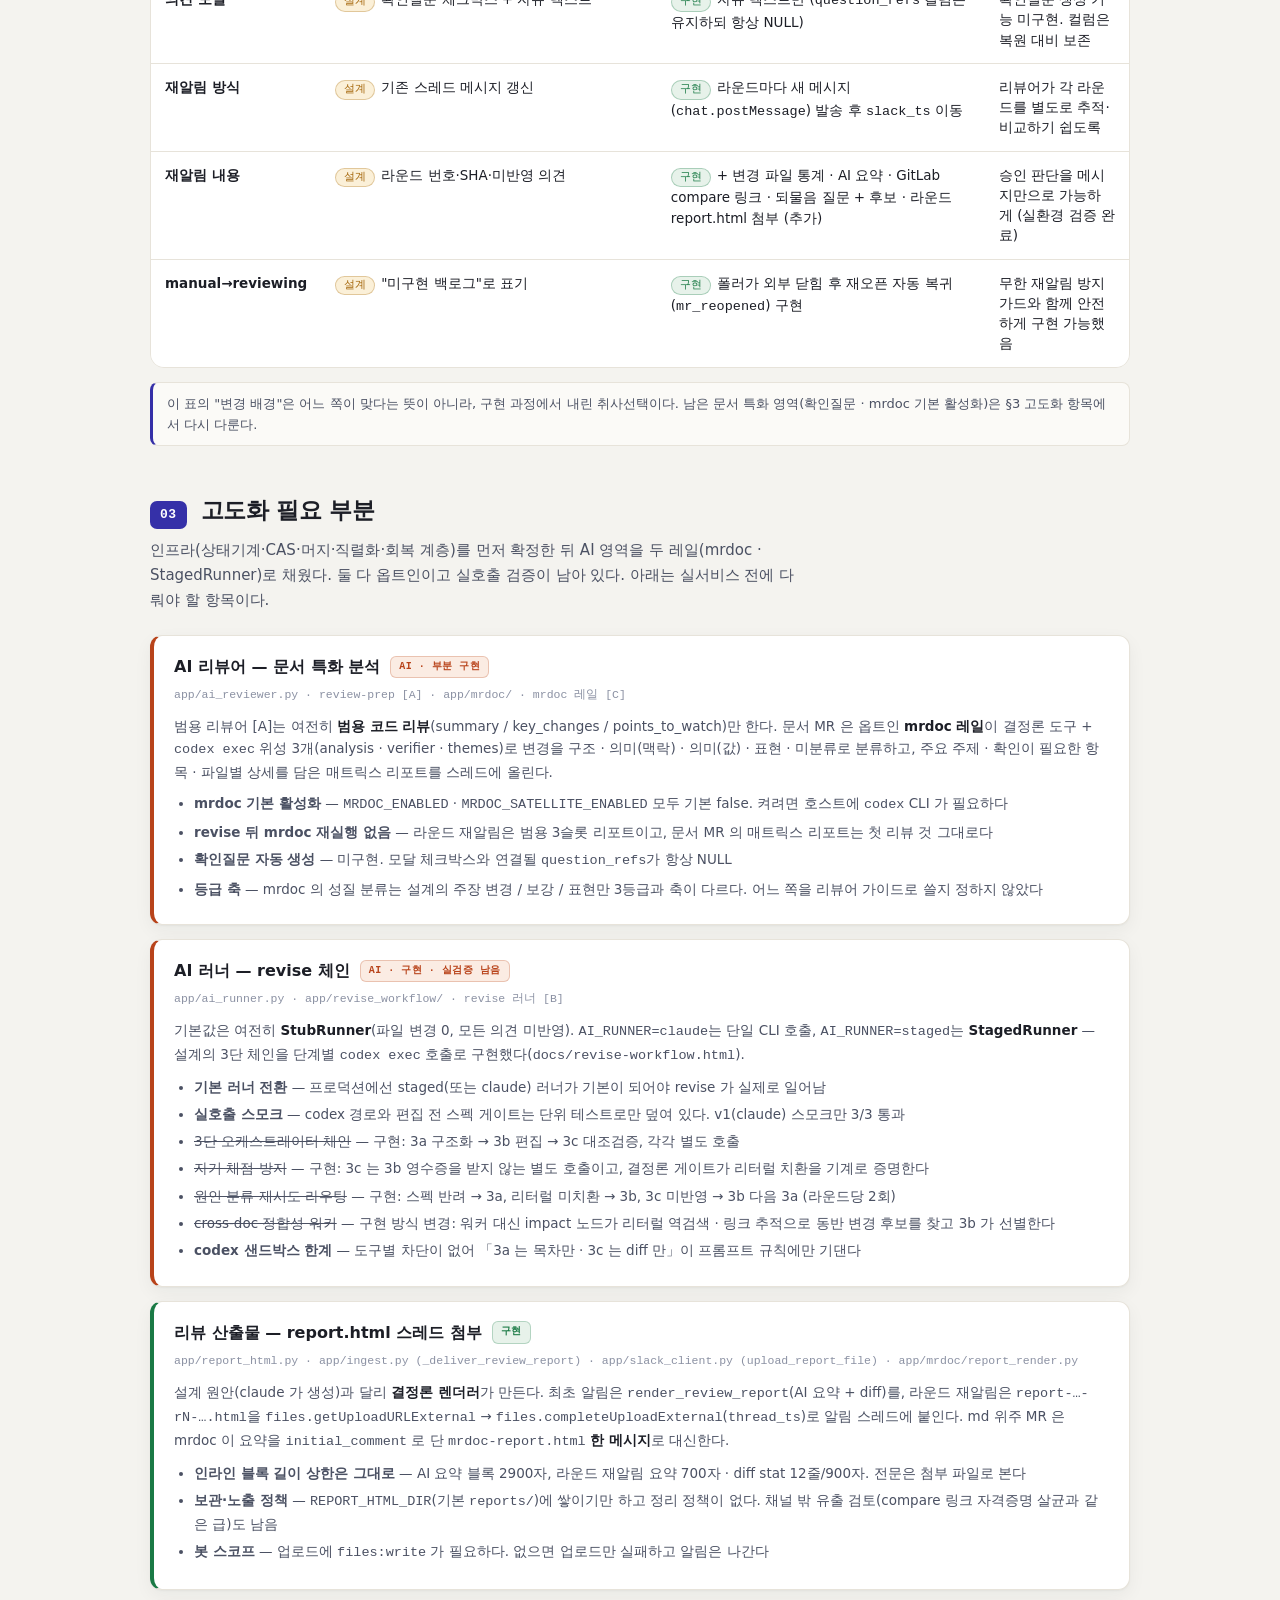
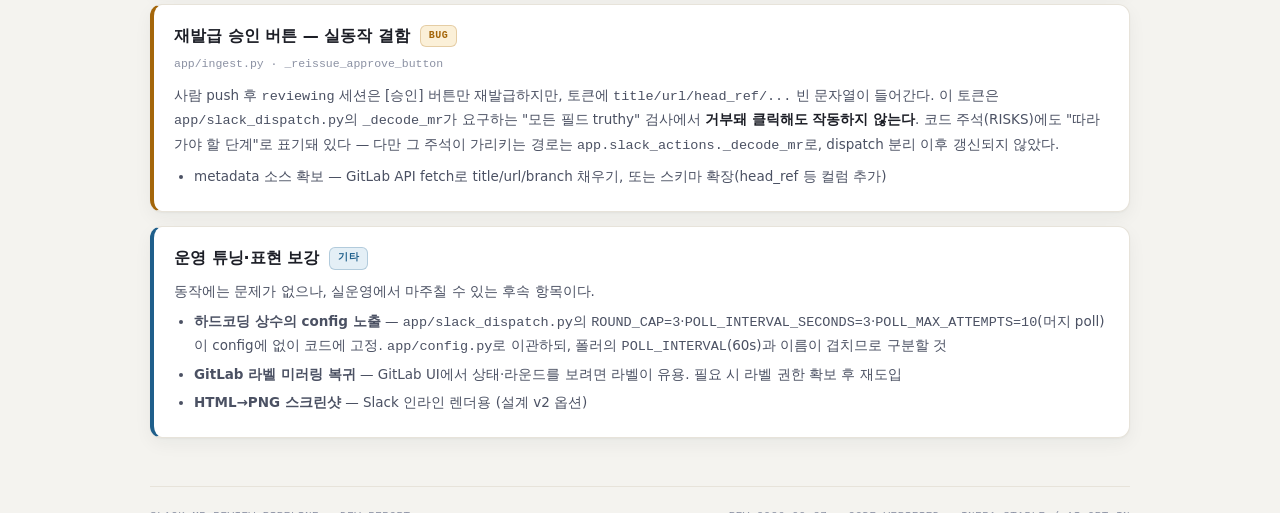
==== commit 6c6ade4f: "docs: mrdoc-pipeline·mr-review-pipeline·dev-report를 현재 코드와 동기화 - mrdoc-pipeline.html v3(노드 10·LLM 위성" ====
--- a/docs/dev-report.html
+++ b/docs/dev-report.html
@@ -196,14 +196,15 @@
 <header class="report-head">
   <div class="kicker">Engineering Report · Internal</div>
   <h1>Slack MR Review Pipeline — 개발 보고서</h1>
-  <p class="sub">GitLab MR을 Slack에서 리뷰하고, 의견을 AI 재생성 루프의 입력으로 사용하는 승인 게이트 미들웨어. 인프라 중심으로 구축했으며, AI 영역은 후속 고도화를 남겨둔 상태다.</p>
+  <p class="sub">GitLab MR을 Slack에서 리뷰하고, 의견을 AI 재생성 루프의 입력으로 사용하는 승인 게이트 미들웨어. 인프라를 먼저 확정한 뒤, 문서 MR 전용 결정론 파이프라인(<b>mrdoc</b>)과 단계형 revise 러너(<b>StagedRunner</b>)를 붙였다. 둘 다 옵트인이고 코드 기본값은 꺼져 있다.</p>
   <div class="meta-row">
-   <span class="m">스택 <b>FastAPI · SQLite · claude CLI</b></span>
+   <span class="m">스택 <b>FastAPI · SQLite · claude CLI · codex CLI</b></span>
    <span class="m">배포 <b>uvicorn --workers 1</b></span>
     <span class="m">수집 <b>GitLab 폴링(옵트인) · 웹훅 병행</b></span>
-   <span class="m ok">테스트 <b>201 passed</b></span>
-    <span class="m work">AI 영역 <b>고도화 필요</b></span>
-  </div>
+   <span class="m ok">테스트 <b>586 passed</b></span>
+    <span class="m work">AI 영역 <b>옵트인 · 실호출 검증 남음</b></span>
+  </div>
+  <div class="lead-note" style="margin-top:12px">상세 설계 — <code>docs/mr-review-pipeline.html</code>(전체 파이프라인) · <code>docs/mrdoc-pipeline.html</code>(문서 MR 리뷰) · <code>docs/revise-workflow.html</code>(revise 단계형 러너)</div>
   <nav class="toc">
     <a href="#wf"><span class="n">1</span>워크플로우</a>
     <a href="#ch"><span class="n">2</span>변경된 부분</a>
@@ -217,7 +218,7 @@
     <div class="legend">
       <span class="lg"><span class="dot" style="background:var(--gitlab)"></span>GitLab</span>
       <span class="lg"><span class="dot" style="background:var(--slack)"></span>Slack</span>
-      <span class="lg"><span class="dot" style="background:var(--ai)"></span>claude (AI)</span>
+      <span class="lg"><span class="dot" style="background:var(--ai)"></span>AI (claude · codex)</span>
       <span class="lg"><span class="dot" style="background:var(--mid)"></span>미들웨어</span>
     </div>
     <h4>주 파이프라인 — MR open → 리뷰 알림 → 승인/의견 분기</h4>
@@ -240,6 +241,16 @@
       <div class="fnode slack"><div class="rail"></div><div class="body">
         <div class="top"><span class="actor">Slack</span><span class="tt">리뷰 알림 발송</span></div>
         <div class="ss">담당자 멘션 + AI 요약 + <code>[승인]</code>/<code>[의견]</code> 버튼 (HMAC 서명 토큰: <code>project_id·iid·sha</code> + MR 메타 바인딩, TTL 24h — 세션은 <code>project_id+iid</code>로 역조회)</div>
+      </div></div>
+      <div class="fconn"><svg width="14" height="18" viewBox="0 0 14 18"><path d="M7 0v14M2 10l5 6 5-6" stroke="currentColor" stroke-width="1.6" fill="none"/></svg></div>
+      <div class="fnode slack"><div class="rail"></div><div class="body">
+        <div class="top"><span class="actor">Slack</span><span class="tt">리뷰 리포트 스레드 첨부 — report.html</span></div>
+        <div class="ss"><code>render_review_report</code>로 AI 요약 + diff 를 HTML 로 렌더 → <code>reports/</code>에 보관 → 알림 스레드에 파일 업로드(<code>files.getUploadURLExternal</code> → <code>files.completeUploadExternal</code>, <code>thread_ts</code>, <code>files:write</code> 스코프) · <code>REPORT_HTML_ENABLED</code>(기본 on) · best-effort — 실패해도 알림은 유효 · <b>mrdoc 이 맡는 md 위주 MR 은 건너뛴다</b></div>
+      </div></div>
+      <div class="fconn"><svg width="14" height="18" viewBox="0 0 14 18"><path d="M7 0v14M2 10l5 6 5-6" stroke="currentColor" stroke-width="1.6" fill="none"/></svg></div>
+      <div class="fnode ai"><div class="rail"></div><div class="body">
+        <div class="top"><span class="actor">codex</span><span class="tt">[C] mrdoc 레일 — 문서 MR 결정론 리뷰 (옵트인)</span></div>
+        <div class="ss"><code>MRDOC_ENABLED</code> + <code>MRDOC_SATELLITE_ENABLED</code>(둘 다 기본 off) · 변경 파일 중 md/mdx 비율 ≥ 0.8 · 데몬 스레드로 fire-and-forget → GitLab API 로 base/head md 트리 수집 → 결정론 노드(changeset · structure · literals · excerpt · levelcheck · collect · render) + <code>codex exec</code> 위성(analysis · verifier · themes) → fix round 최대 2 → exit 0/4/2 → <b>요약 + <code>mrdoc-report.html</code> 을 한 메시지로</b> 알림 스레드에 회신. 변경을 구조 · 의미(맥락) · 의미(값) · 표현 · 미분류로 분류한 매트릭스 리포트 — <code>docs/mrdoc-pipeline.html</code></div>
       </div></div>
     </div>
     <h4>분기 — 버튼 클릭 후</h4>
@@ -278,13 +289,13 @@
       </div></div>
       <div class="fconn"><svg width="14" height="18" viewBox="0 0 14 18"><path d="M7 0v14M2 10l5 6 5-6" stroke="currentColor" stroke-width="1.6" fill="none"/></svg></div>
       <div class="fnode ai"><div class="rail"></div><div class="body">
-        <div class="top"><span class="actor">claude</span><span class="tt">[B] revise 러너 — 문서 재생성</span></div>
-        <div class="ss">단일 claude CLI 호출 → <code>{applied, unapplied, summary}</code> · 벽시계 상한 900s</div>
+        <div class="top"><span class="actor">AI</span><span class="tt">[B] revise 러너 — 문서 재생성 (<code>AI_RUNNER</code>로 선택)</span></div>
+        <div class="ss"><code>stub</code>(기본 — 파일 변경 0, 전부 미반영) · <code>claude</code>(단일 claude CLI 호출) · <code>staged</code>(StagedRunner — <code>codex exec</code> 3단 3a 구조화 / 3b 편집 / 3c 검증 사이에 결정론 노드 anchor · spec · impact · gate · summary, 8노드 DAG, 재투입 라운드당 2회 — <code>docs/revise-workflow.html</code>) → <code>ReviseResult{kind, unapplied, detail, commit_paths, clarify}</code> · 벽시계 상한 2400s</div>
       </div></div>
       <div class="fconn"><svg width="14" height="18" viewBox="0 0 14 18"><path d="M7 0v14M2 10l5 6 5-6" stroke="currentColor" stroke-width="1.6" fill="none"/></svg></div>
       <div class="fnode mid"><div class="rail"></div><div class="body">
         <div class="top"><span class="actor">미들웨어</span><span class="tt">commit/push → reviewing 복귀 → 재알림</span></div>
-        <div class="ss">CAS <code>revising → reviewing</code>가 <b>선행 조건</b> — 거부되면 라운드·의견 기록을 일절 건드리지 않고 종료 · 수용 시에만 반영 의견 <code>applied_round</code> 기록 · <code>round+1</code> · 새 메시지 발송</div>
+        <div class="ss">커밋은 러너가 <code>commit_paths</code>를 주면 그 경로만(staged), 아니면 전체 · CAS <code>revising → reviewing</code>가 <b>선행 조건</b> — 거부되면 라운드·의견 기록을 일절 건드리지 않고 종료 · 수용 시에만 반영 의견 <code>applied_round</code> 기록 · <code>round+1</code> — 단 <b>되물음(clarify)만 있고 커밋이 없으면 round 유지</b>(세션당 <code>REVISE_CLARIFY_LIMIT=2</code>회, 초과 시 그 의견은 「대상 미확인 — 재질문 한도 소진」으로 마감) · 새 메시지 발송 + 라운드 <code>report-…-rN-….html</code> 스레드 첨부</div>
       </div></div>
     </div>
   </div>
@@ -309,9 +320,9 @@
         </div>
       </div>
       <div class="state revising"><div class="sn"><span class="sw"></span>revising</div>
-        <div class="sd">완전 동결 · revise 실행기 진행 중 (<code>revising_since</code> 타임아웃 1200s)</div>
+        <div class="sd">완전 동결 · revise 실행기 진행 중 (<code>revising_since</code> 타임아웃 3000s)</div>
         <div class="edges">
-          <span class="e">→ <code>reviewing</code> revise 성공 (round+1, attempts 리셋)</span>
+          <span class="e">→ <code>reviewing</code> revise 성공 (round+1, attempts 리셋 · 되물음만 있고 커밋 없으면 round 유지)</span>
           <span class="e">→ <code>manual</code> 사람 push · 타임아웃 · attempts≥2 · 외부 닫힘</span>
           <span class="e">→ <code>merged</code> 외부 머지</span>
         </div>
@@ -334,7 +345,7 @@
     <div class="lead-note">앱 기동(<code>lifespan</code>)에서 <code>start_*</code> 4개를 무조건 호출하지만, 실제로 항상 뜨는 데몬 스레드는 <b>스위퍼·notify 큐 2개</b>다. 폴러와 Socket Mode는 각자의 설정 게이트가 꺼져 있으면 <code>start_*</code>가 그대로 no-op으로 반환한다.</div>
     <ul>
       <li><b>타임아웃 스위퍼</b> — <code>merging</code>/<code>revising</code> 세션이 <code>*_since</code> 임계 초과 시 <code>manual</code>로 CAS 수렴 (60s 주기, 상시 기동)</li>
-      <li><b>notify 재시도 큐</b> — 선형 백오프(<code>30s × attempts</code>, 최대 5회)로 재시도하고 <code>event_log.send_state</code>(pending/sent/failed)로 추적 · 프로세스 재시작 시 <code>pending</code> 행을 다시 적재 (상시 기동). 단 <b>현재 사용처는 스위퍼의 manual 전환 통지 한 곳뿐</b>이며, 나머지 Slack 발송(최초 알림·버튼 회수·라운드 재알림)은 이 큐를 거치지 않고 직접 호출한다</li>
+      <li><b>notify 재시도 큐</b> — 선형 백오프(<code>30s × attempts</code>, 최대 5회)로 재시도하고 <code>event_log.send_state</code>(pending/sent/failed)로 추적 · 프로세스 재시작 시 <code>pending</code> 행을 다시 적재 (상시 기동). 단 <b>현재 사용처는 스위퍼의 manual 전환 통지 한 곳뿐</b>이며, 나머지 Slack 발송(최초 알림·버튼 회수·라운드 재알림·report.html 업로드·mrdoc 스레드 회신)은 이 큐를 거치지 않고 직접 호출한다 — 실패는 로그만 남는다</li>
       <li><b>GitLab 폴러</b> — 방화벽 차단 환경을 위한 <b>주 수집경로</b>로 구현된 옵트인 워커(<code>POLL_ENABLED</code>와 <code>POLL_PROJECT_IDS</code>가 모두 있어야 기동, 주기 기본 60s). opened MR 신규 감지·사람 push·외부 머지/닫힘·외부 닫힘 후 재오픈(<code>mr_reopened</code>)까지 모두 폴링으로 감지하고 동일한 ingest 핸들러로 분기</li>
       <li><b>Slack Socket Mode</b> — 인바운드 HTTP가 막힌 환경의 아웃바운드 전용 WebSocket 폴백. <code>SLACK_SOCKET_MODE</code> + <code>SLACK_APP_TOKEN</code>이 있어야 연결하며, 스레드는 자체 루프가 아니라 <code>slack_sdk</code> 클라이언트가 관리한다 (HTTP 라우트와 동일한 <code>dispatch_interaction</code> 재사용)</li>
     </ul>
@@ -356,8 +367,8 @@
       <tr>
         <td class="k">리뷰 산출물</td>
         <td><span class="pill orig">설계</span>claude가 <code>report.html</code> 생성 → Slack 스레드에 파일 다운로드 링크</td>
-        <td><span class="pill now">구현</span>AI 요약을 인라인 Slack 블록으로 직접 렌더</td>
-        <td>별도 파일 생성·Slack 파일 업로드 의존성 제거. 메시지 자체로 충분</td>
+        <td><span class="pill now">구현</span>AI 요약 인라인 Slack 블록 <b>+</b> 미들웨어가 <code>report.html</code>(AI 요약 + diff)을 렌더해 <code>reports/</code>에 보관하고 알림 스레드에 파일 첨부. md 위주 MR 은 mrdoc 이 <code>mrdoc-report.html</code>로 대신한다</td>
+        <td>생성 주체를 claude 에서 결정론 렌더러로 옮겼다. 인라인 블록은 길이 상한에 잘리므로 전문은 파일로 — 업로드는 best-effort 라 실패해도 알림은 유효</td>
       </tr>
       <tr>
         <td class="k">GitLab 라벨</td>
@@ -374,8 +385,20 @@
       <tr>
         <td class="k">AI 리뷰 성격</td>
         <td><span class="pill orig">설계</span>문서 특화 등급(🔴주장변경/🟡보강/🟢표현만) + 확인질문 리스트</td>
-        <td><span class="pill now">구현</span>범용 코드 리뷰(<code>summary/key_changes/points_to_watch</code>)</td>
-        <td>인프라 우선. 문서 특화 분석은 고도화 영역으로 이월(§3)</td>
+        <td><span class="pill now">구현</span>범용 코드 리뷰(<code>summary/key_changes/points_to_watch</code>) + 옵트인 <b>mrdoc</b> — 문서 MR 변경을 구조 · 의미(맥락) · 의미(값) · 표현 · 미분류로 분류한 매트릭스 리포트. 확인질문은 없음</td>
+        <td>등급을 LLM 판단 대신 <b>도구가 증명하는 사실</b>(구조 diff · 리터럴 차집합)과 검증된 분류로 세웠다 — 축이 설계의 3등급과 다르다(<code>docs/mrdoc-pipeline.html</code>)</td>
+      </tr>
+      <tr>
+        <td class="k">revise 실행 구조</td>
+        <td><span class="pill orig">설계</span>claude 단일 세션(호출 1회) 안에서 3a · 3b · 3c 서브에이전트 오케스트레이션, 단계별 별도 CLI 호출 금지</td>
+        <td><span class="pill now">구현</span><code>AI_RUNNER=staged</code> — 단계마다 별도 <code>codex exec</code> 호출 3회 + Python 결정론 노드 5개, 진행은 산출물 파일 존재로 판정(옵트인, 기본은 <code>stub</code>)</td>
+        <td>headless 서브에이전트 결과 회수가 종료 코드 0인 채 조용히 실패(실측) → 실패가 보이는 구조로. mrdoc 과 같은 방식(<code>docs/revise-workflow.html</code>)</td>
+      </tr>
+      <tr>
+        <td class="k">되물음</td>
+        <td><span class="pill orig">설계</span>없음 — 모든 라운드가 round 를 소모</td>
+        <td><span class="pill now">구현</span>대상을 못 찾거나 바꿀 현재 값이 여럿이면 질문 + 후보를 재알림에 싣고, 커밋이 없으면 <code>round</code> 유지(세션당 2회)</td>
+        <td>사람이 가리킨 곳이 문서에 없을 때 지어내서 고치는 대신 되묻는다. 새 상태 없이 기존 레일을 탄다</td>
       </tr>
       <tr>
         <td class="k">의견 모달</td>
@@ -392,7 +415,7 @@
       <tr>
         <td class="k">재알림 내용</td>
         <td><span class="pill orig">설계</span>라운드 번호·SHA·미반영 의견</td>
-        <td><span class="pill now">구현</span>+ 변경 파일 통계 · AI 요약 · GitLab compare 링크 (추가)</td>
+        <td><span class="pill now">구현</span>+ 변경 파일 통계 · AI 요약 · GitLab compare 링크 · 되물음 질문 + 후보 · 라운드 report.html 첨부 (추가)</td>
         <td>승인 판단을 메시지만으로 가능하게 (실환경 검증 완료)</td>
       </tr>
       <tr>
@@ -404,43 +427,45 @@
     </tbody>
   </table>
   </div>
-  <div class="lead-note" style="margin-top:14px">이 표의 "변경 배경"은 어느 쪽이 맞다는 뜻이 아니라, 인프라 구축 단계에서 내린 취사선택이다. 문서 특화 영역(등급·확인질문·report.html)은 §3 고도화 항목에서 다시 다룬다.</div>
+  <div class="lead-note" style="margin-top:14px">이 표의 "변경 배경"은 어느 쪽이 맞다는 뜻이 아니라, 구현 과정에서 내린 취사선택이다. 남은 문서 특화 영역(확인질문 · mrdoc 기본 활성화)은 §3 고도화 항목에서 다시 다룬다.</div>
 </section>
 <section class="report" id="adv">
   <div class="sec-title"><span class="num">03</span><h2>고도화 필요 부분</h2></div>
-  <p class="sec-lead">인프라(상태기계·CAS·머지·직렬화·회복 계층)를 먼저 확정하느라 AI 영역은 최소 동작으로 넘겼다. 아래는 실서비스 전에 다뤄야 할 항목이다.</p>
+  <p class="sec-lead">인프라(상태기계·CAS·머지·직렬화·회복 계층)를 먼저 확정한 뒤 AI 영역을 두 레일(mrdoc · StagedRunner)로 채웠다. 둘 다 옵트인이고 실호출 검증이 남아 있다. 아래는 실서비스 전에 다뤄야 할 항목이다.</p>
   <div class="work-grid">
     <div class="wcard">
-      <h3>AI 리뷰어 — 문서 특화 분석 <span class="tag">AI</span></h3>
-      <div class="where">app/ai_reviewer.py · review-prep [A]</div>
-      <p class="now">현재 <b>범용 코드 리뷰</b>(summary / key_changes / points_to_watch — "버그·부작용·테스트 누락" 관점)만 한다. 문서 MR 관점의 분석이 빠져 있다.</p>
+      <h3>AI 리뷰어 — 문서 특화 분석 <span class="tag">AI · 부분 구현</span></h3>
+      <div class="where">app/ai_reviewer.py · review-prep [A] · app/mrdoc/ · mrdoc 레일 [C]</div>
+      <p class="now">범용 리뷰어 [A]는 여전히 <b>범용 코드 리뷰</b>(summary / key_changes / points_to_watch)만 한다. 문서 MR 은 옵트인 <b>mrdoc 레일</b>이 결정론 도구 + <code>codex exec</code> 위성 3개(analysis · verifier · themes)로 변경을 구조 · 의미(맥락) · 의미(값) · 표현 · 미분류로 분류하고, 주요 주제 · 확인이 필요한 항목 · 파일별 상세를 담은 매트릭스 리포트를 스레드에 올린다.</p>
       <ul>
-        <li>문서별 변경 등급 판정 (주장 변경 / 보강 / 표현만) — 리뷰어가 어디를 깊이 볼지 가이드</li>
-        <li>확인질문 자동 생성 — 현재 모달 체크박스와 연결된 <code>question_refs</code>가 항상 NULL</li>
-        <li>변경 동인·서술 이동·독자 영향 분석 (설계가 묘사하던 리뷰 자료의 본질)</li>
+        <li><b>mrdoc 기본 활성화</b> — <code>MRDOC_ENABLED</code> · <code>MRDOC_SATELLITE_ENABLED</code> 모두 기본 false. 켜려면 호스트에 <code>codex</code> CLI 가 필요하다</li>
+        <li><b>revise 뒤 mrdoc 재실행 없음</b> — 라운드 재알림은 범용 3슬롯 리포트이고, 문서 MR 의 매트릭스 리포트는 첫 리뷰 것 그대로다</li>
+        <li><b>확인질문 자동 생성</b> — 미구현. 모달 체크박스와 연결될 <code>question_refs</code>가 항상 NULL</li>
+        <li><b>등급 축</b> — mrdoc 의 성질 분류는 설계의 주장 변경 / 보강 / 표현만 3등급과 축이 다르다. 어느 쪽을 리뷰어 가이드로 쓸지 정하지 않았다</li>
       </ul>
     </div>
     <div class="wcard">
-      <h3>AI 러너 — revise 체인 고도화 <span class="tag">AI</span></h3>
-      <div class="where">app/ai_runner.py · revise 러너 [B]</div>
-      <p class="now">현재 기본값이 <b>StubRunner</b>(파일 변경 0, 모든 의견 "AI 체인(P5) 미구현"으로 미반영). <code>AI_RUNNER=claude</code> 설정 시 <code>ClaudeCliRunner</code>(단일 CLI 호출)가 동작하지만, 설계가 묘사한 다단 체인은 아니다.</p>
+      <h3>AI 러너 — revise 체인 <span class="tag">AI · 구현 · 실검증 남음</span></h3>
+      <div class="where">app/ai_runner.py · app/revise_workflow/ · revise 러너 [B]</div>
+      <p class="now">기본값은 여전히 <b>StubRunner</b>(파일 변경 0, 모든 의견 미반영). <code>AI_RUNNER=claude</code>는 단일 CLI 호출, <code>AI_RUNNER=staged</code>는 <b>StagedRunner</b> — 설계의 3단 체인을 단계별 <code>codex exec</code> 호출로 구현했다(<code>docs/revise-workflow.html</code>).</p>
       <ul>
-        <li><b>기본 러너 전환</b> — 프로덕션에선 claude 러너가 기본이 되어야 revise가 실제로 일어남</li>
-        <li><b>3단 오케스트레이터 체인</b> — 메타프롬프팅(3a) → 재생성(3b) → 대조검증(3c) 서브에이전트 분리 미구현. 현재는 단일 호출 1회</li>
-        <li><b>자기 채점 방지</b> — 3c 검증을 fresh-context 서브에이전트로 분리(현재 없음)</li>
-        <li><b>원인 분류 재시도 라우팅</b> — 미반영 시 구현 누락→3b / 스펙 모호→3a 재투입 (라운드당 2회 한정). 현재 없음</li>
-        <li><b>cross-doc 정합성 워커</b> — 문서 경계를 넘는 의견 처리 분기 미구현</li>
+        <li><b>기본 러너 전환</b> — 프로덕션에선 staged(또는 claude) 러너가 기본이 되어야 revise 가 실제로 일어남</li>
+        <li><b>실호출 스모크</b> — codex 경로와 편집 전 스펙 게이트는 단위 테스트로만 덮여 있다. v1(claude) 스모크만 3/3 통과</li>
+        <li><s>3단 오케스트레이터 체인</s> — 구현: 3a 구조화 → 3b 편집 → 3c 대조검증, 각각 별도 호출</li>
+        <li><s>자기 채점 방지</s> — 구현: 3c 는 3b 영수증을 받지 않는 별도 호출이고, 결정론 게이트가 리터럴 치환을 기계로 증명한다</li>
+        <li><s>원인 분류 재시도 라우팅</s> — 구현: 스펙 반려 → 3a, 리터럴 미치환 → 3b, 3c 미반영 → 3b 다음 3a (라운드당 2회)</li>
+        <li><s>cross-doc 정합성 워커</s> — 구현 방식 변경: 워커 대신 impact 노드가 리터럴 역검색 · 링크 추적으로 동반 변경 후보를 찾고 3b 가 선별한다</li>
+        <li><b>codex 샌드박스 한계</b> — 도구별 차단이 없어 「3a 는 목차만 · 3c 는 diff 만」이 프롬프트 규칙에만 기댄다</li>
       </ul>
     </div>
-    <div class="wcard" style="border-left-color:var(--mid)">
-      <h3>리뷰 산출물 — report.html + 스레드 파일 링크 <span class="tag" style="color:var(--mid);background:color-mix(in srgb,var(--mid) 12%,transparent);border-color:color-mix(in srgb,var(--mid) 25%,transparent)">설계 미구현</span></h3>
-      <div class="where">app/ai_reviewer.py · app/slack_client.py (ai_review_blocks · _revise_result_payload)</div>
-      <p class="now">설계 원안은 <b>claude가 <code>report.html</code>을 생성하고 Slack 스레드에 파일 다운로드 링크를 붙이는 것</b>이었다. 현재는 AI 요약을 <b>Slack 인라인 블록으로만</b> 렌더하며, 파일 업로드 API(<code>files.*</code>)도 스레드 회신(<code>thread_ts</code>)도 코드 어디에서도 호출하지 않는다 — 양쪽 다 미구현이다.</p>
+    <div class="wcard" style="border-left-color:var(--ok)">
+      <h3>리뷰 산출물 — report.html 스레드 첨부 <span class="tag" style="color:var(--ok);background:var(--ok-soft);border-color:color-mix(in srgb,var(--ok) 25%,transparent)">구현</span></h3>
+      <div class="where">app/report_html.py · app/ingest.py (_deliver_review_report) · app/slack_client.py (upload_report_file) · app/mrdoc/report_render.py</div>
+      <p class="now">설계 원안(claude 가 생성)과 달리 <b>결정론 렌더러</b>가 만든다. 최초 알림은 <code>render_review_report</code>(AI 요약 + diff)를, 라운드 재알림은 <code>report-…-rN-….html</code>을 <code>files.getUploadURLExternal</code> → <code>files.completeUploadExternal</code>(<code>thread_ts</code>)로 알림 스레드에 붙인다. md 위주 MR 은 mrdoc 이 요약을 <code>initial_comment</code> 로 단 <code>mrdoc-report.html</code> <b>한 메시지</b>로 대신한다.</p>
       <ul>
-        <li><b>길이 상한에 걸린다</b> — AI 요약 블록은 2900자에서 절단되고(Slack section 3000자 제한), 라운드 재알림은 요약 700자·diff stat 12줄/900자로 잘린다. MR이 클수록 근거가 사라진 요약만 남는다</li>
-        <li><b>산출물 생성 경로 부재</b> — review-prep [A]는 구조화 JSON(<code>summary/key_changes/points_to_watch</code>)만 반환한다. HTML 문서를 만드는 단계 자체가 없다</li>
-        <li><b>Slack 업로드 배선</b> — <code>files.getUploadURLExternal</code> → <code>files.completeUploadExternal</code> 2단계 호출과 <code>thread_ts</code> 스레드 회신을 새로 붙여야 한다. 봇에 <code>files:write</code> 스코프 추가 필요</li>
-        <li><b>보관·노출 정책</b> — 생성한 report.html을 어디에 얼마나 보관할지, 채널 밖으로 새지 않게 할지 결정 필요 (compare 링크에 적용한 자격증명 살균과 같은 급의 검토)</li>
+        <li><b>인라인 블록 길이 상한은 그대로</b> — AI 요약 블록 2900자, 라운드 재알림 요약 700자 · diff stat 12줄/900자. 전문은 첨부 파일로 본다</li>
+        <li><b>보관·노출 정책</b> — <code>REPORT_HTML_DIR</code>(기본 <code>reports/</code>)에 쌓이기만 하고 정리 정책이 없다. 채널 밖 유출 검토(compare 링크 자격증명 살균과 같은 급)도 남음</li>
+        <li><b>봇 스코프</b> — 업로드에 <code>files:write</code> 가 필요하다. 없으면 업로드만 실패하고 알림은 나간다</li>
       </ul>
     </div>
     <div class="wcard" style="border-left-color:var(--warn)">
@@ -464,7 +489,7 @@
 </section>
 <footer class="report-foot">
   <span>SLACK MR REVIEW PIPELINE · DEV REPORT</span>
-  <span>REV 2026-08-13 · CODE-VERIFIED · INFRA STABLE / AI PENDING</span>
+  <span>REV 2026-09-27 · CODE-VERIFIED · INFRA STABLE / AI OPT-IN</span>
 </footer>
 </div>
 </body>
